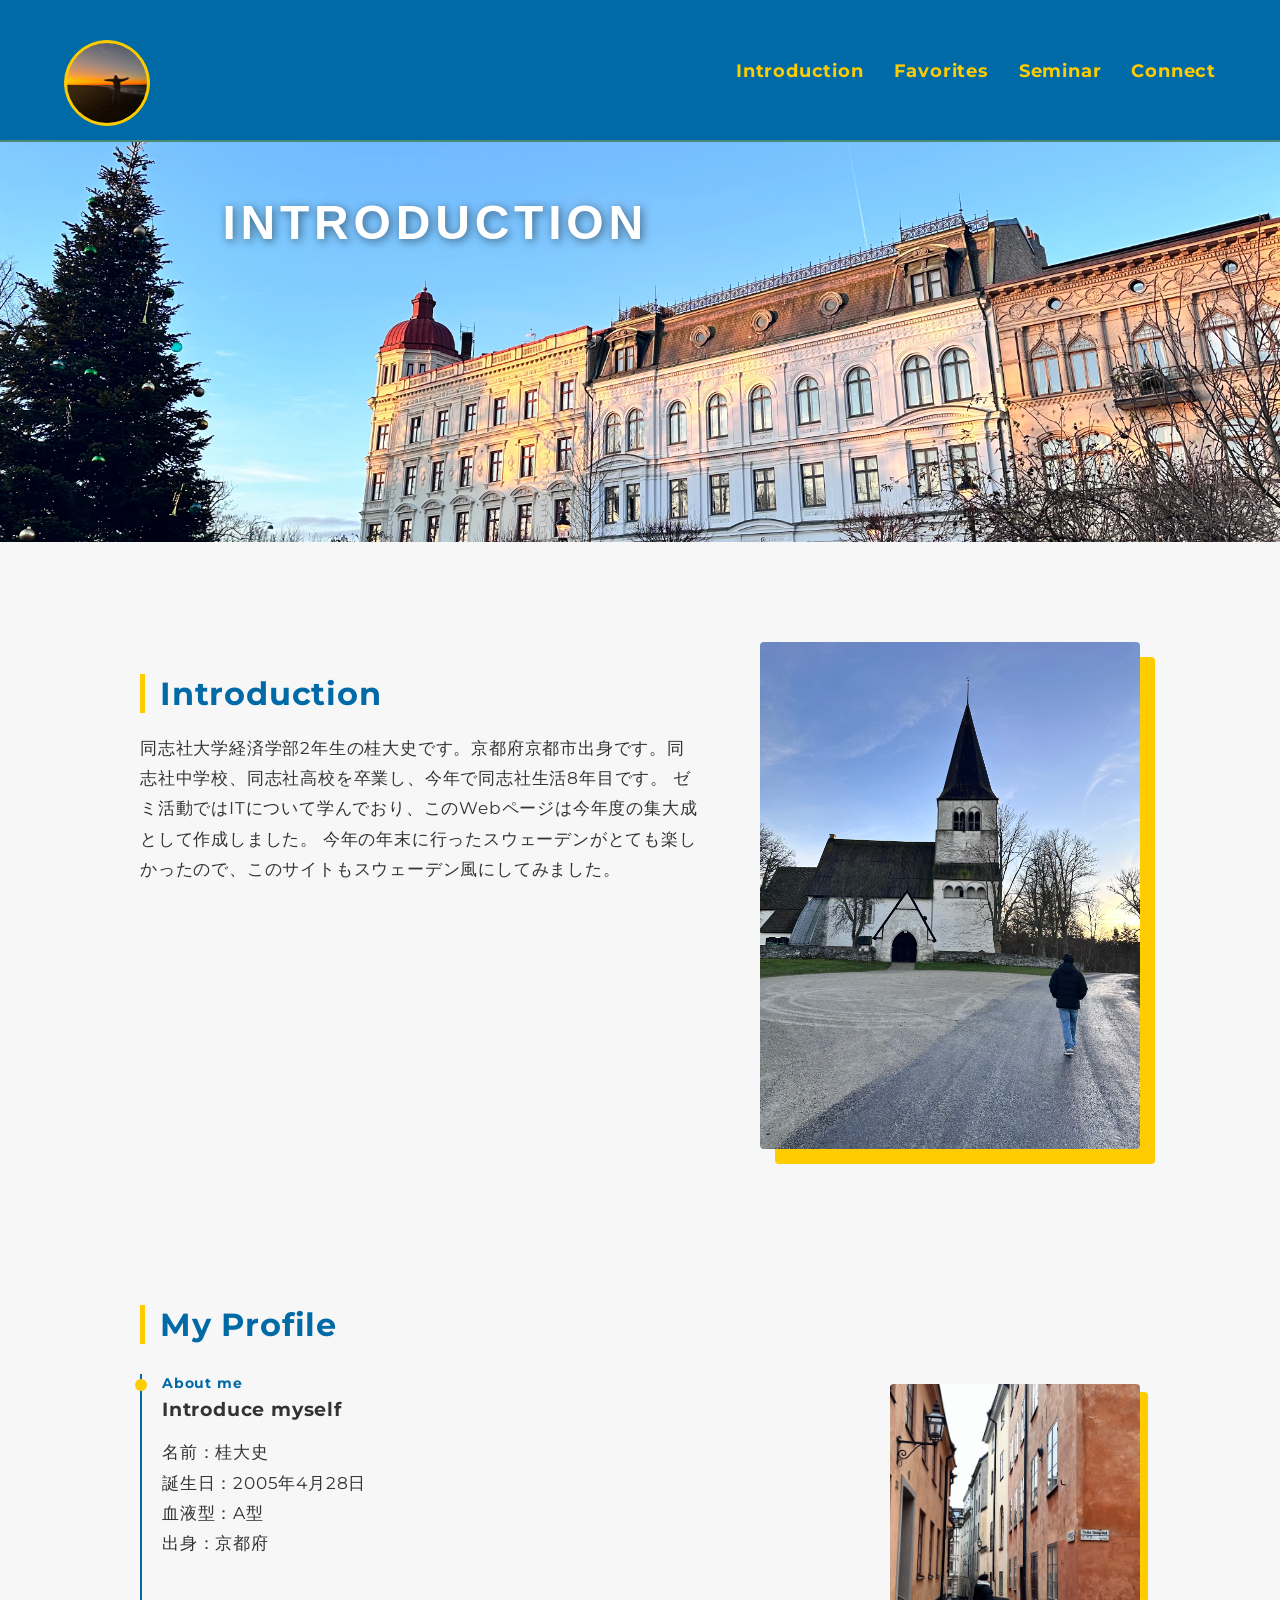
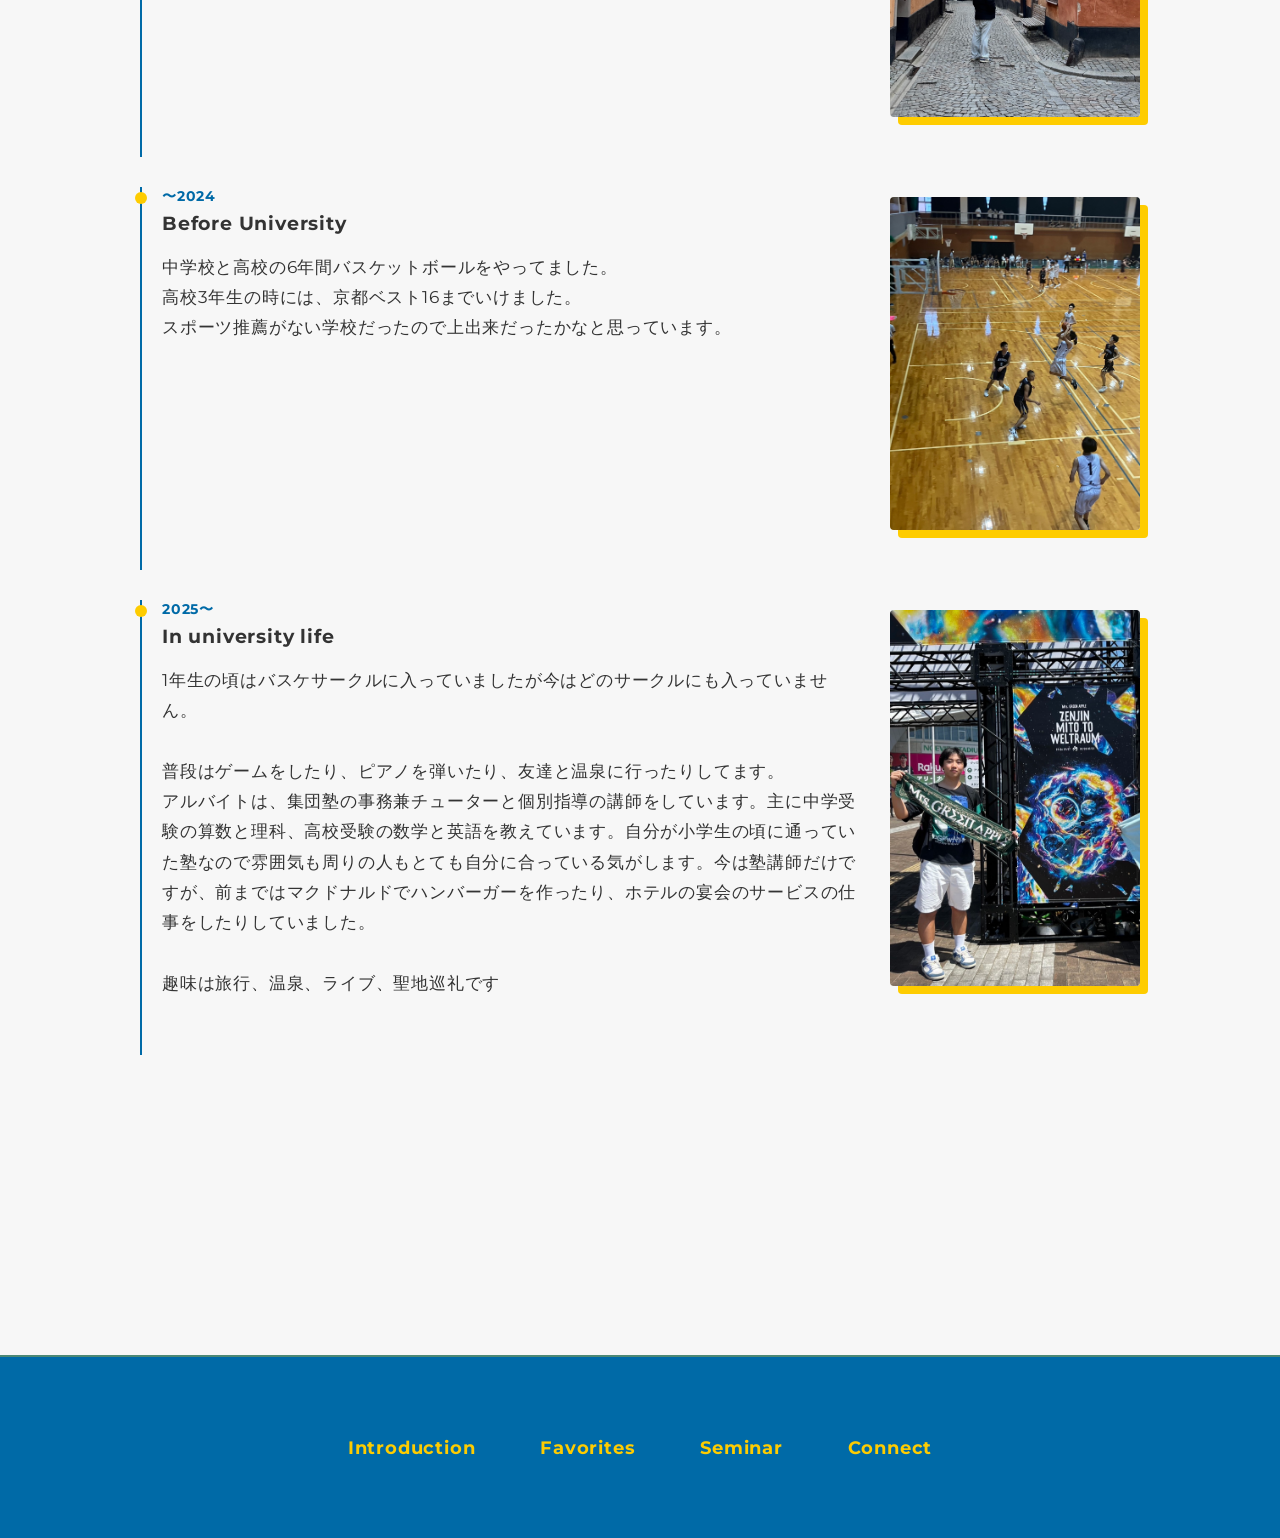
==== about.html @ 1a56bdb4 "初回アップロード" ====
<!DOCTYPE html>
<html lang="ja">
<head>
    <meta charset="UTF-8">
    <title>About Me - Taishi Katsura official website</title>
    <link href="https://fonts.googleapis.com/css2?family=Montserrat:wght@400;700&display=swap" rel="stylesheet">
    <link rel="stylesheet" href="introduce.css">
</head>
<body style="background-color: #f7f7f7;"> 

   <header class="site-header">
    <div class="header-inner">
        <div class="header-logo">
            <a href="index.html">
                <img src="IMG_9388.jpg" alt="Home Logo" class="logo-circle"> 

            </a>
        </div>
        <nav class="header-nav">
            <a href="about.html">Introduction</a>
            <a href="favorites.html">Favorites</a>
            <a href="seminar.html">Seminar</a>
            <a href="connect.html">Connect</a>
        </nav>
    </div>
</header>

<section class="page-hero">
    <img src="IMG_5898.jpg" alt="Hero Image" class="hero-img">
    
    <div class="hero-text-container">
        <h1 class="hero-title">Introduction</h1>
    </div>
</section>

    <main class="about-content">
        <div class="content-inner">
            
            <section class="profile-block">
                <div class="profile-flex-container">
                    <div class="profile-text-content">
                        <h3>Introduction</h3>
                        <p> 同志社大学経済学部2年生の桂大史です。京都府京都市出身です。同志社中学校、同志社高校を卒業し、今年で同志社生活8年目です。
                            ゼミ活動ではITについて学んでおり、このWebページは今年度の集大成として作成しました。
                            今年の年末に行ったスウェーデンがとても楽しかったので、このサイトもスウェーデン風にしてみました。
                        </p>
                    </div>

                    <div class="profile-photo">
                        <img src="IMG_5181.jpg" alt="Profile Photo">
                    </div>
                </div>
            </section>

          <section class="history-block">
    <div class="profile-flex-container reverse">
        <div class="profile-text-content">
            <h3>My Profile</h3>
            <div class="timeline">
                
                <div class="timeline-item content-flex">
                    <div class="item-text">
                        <span class="date">About me</span>
                        <h4>Introduce myself</h4>
                        <p>名前：桂大史<br>誕生日：2005年4月28日<br>血液型：A型<br>出身：京都府</p>
                    </div>
                    <div class="item-photo">
                        <img src="IMG_6020.jpg" alt="自分">
                    </div>
                </div>

                <div class="timeline-item content-flex">
                    <div class="item-text">
                        <span class="date">〜2024</span>
                        <h4>Before University</h4>
                        <p>中学校と高校の6年間バスケットボールをやってました。<br>高校3年生の時には、京都ベスト16までいけました。<br>スポーツ推薦がない学校だったので上出来だったかなと思っています。</p>
                    </div>
                    <div class="item-photo">
                        <img src="IMG_2514.JPG" alt="バスケ">
                    </div>
                </div>

                <div class="timeline-item content-flex">
                    <div class="item-text">
                        <span class="date">2025〜</span>
                        <h4>In university life</h4>
                        <p>1年生の頃はバスケサークルに入っていましたが今はどのサークルにも入っていません。<br><br>普段はゲームをしたり、ピアノを弾いたり、友達と温泉に行ったりしてます。<br>アルバイトは、集団塾の事務兼チューターと個別指導の講師をしています。主に中学受験の算数と理科、高校受験の数学と英語を教えています。自分が小学生の頃に通っていた塾なので雰囲気も周りの人もとても自分に合っている気がします。今は塾講師だけですが、前まではマクドナルドでハンバーガーを作ったり、ホテルの宴会のサービスの仕事をしたりしていました。<br><br>趣味は旅行、温泉、ライブ、聖地巡礼です</p>
                    </div>
                    <div class="item-photo">
                        <img src="IMG_6021.jpg" alt="大学生活">
                    </div>
                </div>

            </div>
        </div>
    </div>
</section>
        </div>
    </main>

    <footer>
    <div class="footer-inner">
        
       
        
        <nav class="footer-site-menu">
            <a href="about.html">Introduction</a>
            <a href="favorites.html">Favorites</a>
            <a href="seminar.html">Seminar</a>
            <a href="connect.html">Connect</a>
        </nav>
    </div>
</footer>

<script src="script.js"></script>
   </body>
</html>
---- introduce.css ----
@charset "utf-8";

/* 全体のフォント設定 */
body {
    margin: 0;
    font-family: 'Montserrat', 'Helvetica Neue', Arial, sans-serif;
    letter-spacing: 0.05em;
    /* --- ここでお好みの色に設定 --- */
    background-color: #fecc00; /* オフホワイト（目に優しくてオシャレ） */
}

/* 背景画像エリア */
.first-view {
    height: calc(100vh - 70px);
    background-image: linear-gradient(rgba(0,0,0,0.2), rgba(0,0,0,0.2)), url(IMG_5142.jpg);
    background-repeat: no-repeat;
    background-position: center center;
    background-size: cover;
    display: flex;
    align-items: center; /* 上下中央 */
}

/* 文字とボタンのエリア */
.first-view-text {
    width: 100%;
    max-width: 1200px;
    margin: 0 auto;
    padding-left: 60px; /* 左寄りに配置 */
    text-align: left;
}

.first-view-text h1 {
    color: #fecc00;
    font-size: 4.5rem;
    margin: 0;
    text-shadow: 2px 4px 10px rgba(0, 0, 0, 0.5);
}

.first-view-text p {
    color: #ffffff;
    font-size: 1.2rem;
    margin-top: 10px;
    margin-bottom: 35px;
    text-shadow: 1px 1px 8px rgba(0, 0, 0, 0.8);
    /* 右に少しずらしたい場合はここを有効にする */
    /* position: relative; left: 50px; */
}

/* こだわりのボタン */
.btn {
    display: inline-block;
    padding: 14px 40px;
    background-color: #006aa7;
    color: #fecc00 !important;
    text-decoration: none;
    font-weight: bold;
    font-size: 1rem;
    border-radius: 50px;
    border: 2px solid #fecc00;
    transition: all 0.3s ease;
    box-shadow: 0 4px 15px rgba(0,0,0,0.3);
}

.btn:hover {
    background-color: #fecc00;
    color: #006aa7 !important;
    transform: translateY(-5px);
    box-shadow: 0 8px 25px rgba(0,0,0,0.4);
}
/* --- ヘッダー：左右に広がるゆったりデザイン --- */
header {
    background-color: #006aa7;
    padding: 30px 0; /* 厚みを持たせる */
    border-bottom: 2px solid rgba(254, 204, 0, 0.3);
}

.header-inner {
    max-width: 1200px;
    margin: 0 auto;
    display: flex;
    justify-content: space-between; /* ロゴとメニューを両端に */
    align-items: center;
    padding: 0 50px;
}

/* --- ヘッダーのメニューに反応をつける --- */
.header-site-menu a {
    text-decoration: none;
    color: #fecc00;
    font-weight: bold;
    margin-left: 40px;
    display: inline-block; /* 動きをつけるために必要 */
    transition: all 0.3s ease; /* 変化をなめらかにする */
}
.header-site-menu a:hover {
    color: #ffffff; /* マウスを置くと白く光る */
    transform: translateY(-3px); /* 3px上にピコッと動く */
    text-shadow: 0 0 8px rgba(254, 204, 0, 0.6); /* 黄金色にうっすら光らせる */
}

/* --- フッター：中央寄せデザイン（演出だけヘッダー風） --- */
footer {
    background-color: #006aa7;
    padding: 80px 0 40px; /* 厚みのある中央寄せスタイル */
    margin-top: 50px;
    border-top: 2px solid rgba(254, 204, 0, 0.3);
}

.footer-inner {
    max-width: 1200px;
    margin: 0 auto;
    text-align: center; /* 中央にまとめる */
}

.footer-site-menu {
    margin-bottom: 40px;
}

.footer-site-menu a {
    text-decoration: none;
    color: #fecc00;
    font-weight: bold;
    margin: 0 30px; /* 横に並ぶ間隔 */
    font-size: 1.1rem;
    display: inline-block;
    transition: all 0.3s ease; /* なめらか演出 */
}

/* ★ここがヘッダーと同じ演出★ */
.footer-site-menu a:hover {
    color: #ffffff;             /* 白く光る */
    transform: translateY(-3px); /* 上にピコッと動く */
    text-shadow: 0 0 8px rgba(254, 204, 0, 0.6); /* 黄金色の光り */
}

.footer-bottom {
    border-top: 1px solid rgba(254, 204, 0, 0.3);
    padding-top: 30px;
}

.footer-bottom p {
    color: #ffffff;
    font-size: 0.8rem;
    opacity: 0.7;
    margin: 0;
}
/* 自己紹介ページの特別レイアウト */
.about-page-layout {
    display: flex;
    min-height: 100vh;
}

/* 左側のビジュアルエリア */
.about-visual {
    flex: 1;
    position: sticky;
    top: 0;
    height: 100vh;
    overflow: hidden;
}

.about-visual img {
    width: 100%;
    height: 100%;
    object-fit: cover;
}

.visual-overlay {
    position: absolute;
    bottom: 50px;
    left: 50px;
    color: #fecc00;
    text-shadow: 2px 2px 10px rgba(0,0,0,0.5);
}

/* 右側のコンテンツエリア */
.about-content {
    flex: 1;
    padding: 100px 80px;
    background-color: #f7f7f7; /* 先ほど決めたオフホワイト */
}

.content-inner {
    max-width: 600px;
}

.profile-block h3, .history-block h3 {
    font-size: 2rem;
    color: #006aa7;
    margin-bottom: 30px;
    border-left: 5px solid #fecc00;
    padding-left: 15px;
}

/* タイムラインのオシャレな装飾 */
.timeline-item {
    margin-bottom: 40px;
    position: relative;
    padding-left: 20px;
    border-left: 1px solid #006aa7;
}

.timeline-item .date {
    display: block;
    font-weight: bold;
    color: #006aa7;
    margin-bottom: 5px;
}

.timeline-item h4 {
    margin: 0 0 10px 0;
    font-size: 1.2rem;
}
/* 文章と写真を横に並べる設定 */
.profile-flex {
    display: flex;
    align-items: center; /* 垂直方向の中央 */
    gap: 40px;           /* 文章と写真の間隔 */
    margin-bottom: 60px;
}

.profile-text {
    flex: 1; /* 文章が広がる */
}

.profile-image {
    flex: 0 0 300px; /* 写真の幅を300pxに固定（お好みで調整） */
}

.profile-image img {
    width: 100%;
    height: auto;
    border-radius: 10px; /* 角を少し丸くすると北欧風に合う */
    box-shadow: 0 4px 15px rgba(0, 0, 0, 0.1); /* 軽い影をつける */
}

/* スマホで見た時は縦に並べる設定 */
@media (max-width: 768px) {
    .profile-flex {
        flex-direction: column-reverse;
    }
    .profile-image {
        flex: 0 0 auto;
        width: 100%;
    }
}
/* 自己紹介エリア全体の余白 */
.about-content {
    padding: 100px 20px;
}

.content-inner {
    max-width: 900px; /* 少し広めに設定するとバランスが良いです */
    margin: 0 auto;
}

/* --- 写真を右に置くためのレイアウト --- */
.profile-flex-container {
    display: flex;
    justify-content: space-between;
    align-items: flex-start;
    gap: 50px;
    margin-bottom: 80px;
}

.profile-text-content {
    flex: 1;
}

/* 見出しの横棒（黄色）のデザイン維持 */
.profile-text-content h3, .history-block h3 {
    border-left: 5px solid #fecc00;
    padding-left: 15px;
    font-size: 2rem;
    color: #006aa7;
    margin-bottom: 20px;
}

.profile-text-content p {
    line-height: 1.8;
    color: #333;
}

/* 写真のスタイル */
.profile-photo {
    flex: 0 0 350px; /* 写真の横幅 */
}

.profile-photo img {
    width: 100%;
    height: auto;
    border-radius: 5px;
    box-shadow: 10px 10px 0px #fecc00; /* 黄色のアクセント影 */
}

/* タイムライン（My Journey）のスタイル */
.timeline-item {
    border-left: 2px solid #006aa7;
    padding-left: 20px;
    margin-bottom: 30px;
    position: relative;
}

.timeline-item .date {
    font-weight: bold;
    color: #006aa7;
}

/* スマホ対応：画面が狭いときは写真を上に持ってくる */
@media (max-width: 768px) {
    .profile-flex-container {
        flex-direction: column-reverse;
    }
    .profile-photo {
        width: 100%;
        flex: none;
        margin-bottom: 20px;
    }
}
/* =================================================
   About Me ページ全体の基本設定
   ================================================= */
.about-content {
    padding: 100px 20px;
    background-color: #f7f7f7;
}

.content-inner {
    max-width: 1000px; /* 写真と文章を並べるため少し広めに設定 */
    margin: 0 auto;
}

/* =================================================
   共通の見出し（Introduction / My Profile）
   ================================================= */
h3 {
    border-left: 8px solid #fecc00; /* スウェーデンイエローのアクセント */
    padding-left: 15px;
    font-size: 2.2rem;
    color: #006aa7; /* スウェーデンブルー */
    margin-bottom: 25px;
    font-family: 'Montserrat', sans-serif;
}

/* =================================================
   レイアウト：文章と写真の横並び（フレックスボックス）
   ================================================= */
.profile-flex-container {
    display: flex;
    justify-content: space-between;
    align-items: flex-start; /* 縦のラインを上に揃える */
    gap: 60px;
    margin-bottom: 120px; /* セクション間の余白 */
}

/* 2つ目のセクション（My Profile）を左写真・右文章にする設定 */
.profile-flex-container.reverse {
    flex-direction: row-reverse;
}

.profile-text-content {
    flex: 1;
}

.profile-text-content p {
    line-height: 1.8;
    color: #333;
    font-size: 1.05rem;
}

/* =================================================
   写真のスタイル（共通）
   ================================================= */
.profile-photo {
    flex: 0 0 380px; /* 写真の横幅を固定 */
}

.profile-photo img {
    width: 100%;
    height: auto;
    border-radius: 4px;
    /* 北欧デザイン風：右下に黄色のベタ影をつけてアクセントに */
    box-shadow: 15px 15px 0px #fecc00;
}

/* =================================================
   タイムライン（My Profile内）のデザイン
   ================================================= */
.timeline {
    margin-top: 30px;
}

.timeline-item {
    border-left: 2px solid #006aa7; /* 青い縦線 */
    padding-left: 20px;
    padding-bottom: 40px;
    position: relative;
}

/* タイムラインのポインター（黄色い丸） */
.timeline-item::before {
    content: "";
    position: absolute;
    left: -7px;
    top: 5px;
    width: 12px;
    height: 12px;
    background: #fecc00;
    border-radius: 50%;
}

.timeline-item .date {
    display: block;
    font-weight: bold;
    color: #006aa7;
    font-size: 0.9rem;
    margin-bottom: 5px;
}

.timeline-item h4 {
    margin: 0 0 10px 0;
    font-size: 1.2rem;
    color: #333;
}

/* =================================================
   レスポンシブ：スマホ表示（画面幅768px以下）
   ================================================= */
@media (max-width: 768px) {
    .profile-flex-container,
    .profile-flex-container.reverse {
        flex-direction: column; /* スマホでは縦一列にする */
        gap: 30px;
    }

    .profile-photo {
        width: 100%;
        max-width: 400px;
        margin: 0 auto 30px auto; /* 写真を中央寄せにして下に余白 */
    }

    h3 {
        font-size: 1.8rem;
    }
}
/* タイムライン項目内での横並び設定 */
.timeline-item.content-flex {
    display: flex;
    justify-content: space-between;
    align-items: flex-start;
    gap: 30px; /* 文章と写真の間隔 */
}

/* 文章の幅 */
.item-text {
    flex: 1;
}

/* 小さな写真のサイズ設定 */
.item-photo {
    flex: 0 0 250px; /* 写真の幅を小さく設定（お好みで150px〜200px程度） */
    margin-top: 10px;
}

.item-photo img {
    width: 100%;
    height: auto;
    border-radius: 4px;
    box-shadow: 8px 8px 0px #fecc00; /* 小さい写真に合わせて影も少し細めに */
}

/* スマホでは縦に並べて写真を出しやすくする */
@media (max-width: 600px) {
    .timeline-item.content-flex {
        flex-direction: column;
    }
    .item-photo {
        width: 150px;
        margin-bottom: 20px;
    }
}
/* ヘッダー全体のレイアウト（グレーの例を再現） */
.site-header {
    width: 100%;
    height: 80px; /* 横長のすっきりした高さ */
    background-color: #006aa7; /* 背景を青に（グレーから変更） */
    display: flex;
    align-items: center;
    top: 0;
    z-index: 1000;
}

.header-inner {
    width: 90%;
    max-width: 1200px;
    margin: 0 auto;
    display: flex;
    justify-content: space-between; /* これで左ロゴ・右メニューに分かれます */
    align-items: center;
}

/* 左側のロゴ部分 */
.header-logo a {
    font-size: 1.8rem;
    font-weight: bold;
    color: #fecc00; /* 黄色い文字 */
    text-decoration: none;
    letter-spacing: 2px;
}

/* 右側のメニュー部分 */
.header-nav {
    display: flex;
    gap: 30px; /* メニュー間の間隔 */
}

.header-nav a {
    color: #fecc00; /* 黄色い文字 */
    text-decoration: none;
    font-weight: bold;
    font-size: 1.1rem;
    transition: 0.3s;
}

.header-nav a:hover {
    color: #fff; /* ホバーで白に */
    transform: translateY(-3px); /* 上にピコッと動く */
}

/* ヘッダー下のヒーロー画像（もし置く場合） */
.page-hero {
    width: 100%;
    height: 400px;
    overflow: hidden;
}

.page-hero img {
    width: 100%;
    height: 100%;
    object-fit: cover;
}

/* ロゴエリアの設定 */
.header-logo {
    display: flex;
    align-items: center;
}

.header-logo a {
    display: block;
    height: 60px; /* ヘッダーの高さ(80px)に合わせて調整 */
}

.header-logo img {
    height: 100%;  /* 親要素(aタグ)の高さに合わせる */
    width: auto;   /* 横幅は自動計算して歪ませない */
    transition: transform 0.3s ease;
}

/* アイコンにマウスを乗せた時に少し大きくする演出（お好みで） */
.header-logo img:hover {
    transform: scale(1.1);
}
/* ロゴを丸くする設定 */
.logo-circle {
    /* 強制的にサイズを固定 */
    width: 80px !important;
    height: 80px !important;

    /* 他の設定はそのまま */
    border-radius: 50% !important;
    object-fit: cover !important;

    /* ここを調整：3pxを5pxにするともっと太くなります */
    border: 0.6px solid #fecc00 !important; 
    
    /* 重要：画像と線の間に少し隙間が欲しい場合は、paddingを入れます */
    padding: 2px !important;
    background-color: #fecc00 !important; /* 隙間も黄色で埋める場合 */
    
    /* 強制的に丸くする */
    border-radius: 50% !important;
    
    /* 切り抜き設定 */
    object-fit: cover !important;
    
    /* 念のため余計な余白を消す */
    display: inline-block;
    padding: 0;
    margin: 0;
}

/* マウスを乗せた時の動き */
.logo-link:hover .logo-circle {
    transform: scale(1.1);
    transition: 0.3s ease;
    border-color: #fff; /* ホバー時に縁の色を変えるとおしゃれです */
}

/* ヘッダー内での配置調整 */
.header-logo {
    display: flex;
    align-items: center;
}
.page-hero {
    position: relative; /* 文字を配置する基準にします */
    width: 100%;
    height: 400px;     /* 高さは好みに合わせて調整 */
    overflow: hidden;
}

.hero-img {
    width: 100%;
    height: 100%;
    object-fit: cover; /* 写真を枠いっぱいに綺麗に広げる */
    /* 写真を少し暗くすると文字が浮き出て自然に見えます */
   
}

.hero-text-container {
    position: absolute;
    top: 20%;          /* 上から50%の位置 */
    left: 34%;         /* 左から50%の位置 */
    transform: translate(-50%, -50%); /* ぴったり真ん中にずらす */
    text-align: center;
}

.hero-title {
    color: #ffffff;    /* 文字は白 */
    font-size: 3rem;   /* 大きく存在感を出す */
    font-family: 'Arial', sans-serif; /* お好みのフォントで */
    letter-spacing: 0.1em; /* 文字の間隔を少し空けるとおしゃれ */
    text-transform: uppercase; /* 大文字にする */
    margin: 0;
    text-shadow: 2px 2px 10px rgba(0, 0, 0, 0.5); /* 文字に薄い影をつけて読みやすく */
}
/* Favorites全体のレイアウト */
.favorites-container {
    max-width: 1000px;
    margin: 40px auto;
    padding: 0 20px;
}

.page-title {
    text-align: center;
    color: #006aa7;
    font-size: 2.5rem;
    margin-bottom: 40px;
}

/* カードを横に並べる（スマホでは縦になる） */
.fav-grid {
    display: grid;
    grid-template-columns: repeat(auto-fit, minmax(280px, 1fr));
    gap: 30px;
}

/* カードのデザイン */
.fav-card {
    background: #fff;
    border-radius: 15px;
    overflow: hidden;
    box-shadow: 0 4px 15px rgba(0,0,0,0.1);
    transition: transform 0.3s;
    text-align: center;
    padding-bottom: 20px;
}

.fav-card:hover {
    transform: translateY(-10px); /* 浮き上がる演出 */
}

.fav-img-wrapper img {
    width: 100%;
    height: 200px;
    object-fit: cover;
}

.fav-card h3 {
    color: #006aa7;
    margin: 20px 0 10px;
}

.fav-card p {
    padding: 0 15px;
    color: #666;
    font-size: 0.9rem;
}
/* 共通の設定（これは今のまま） */
.logo-circle, .hero-img {
    object-fit: cover;
}
/* ヒーロー画像専用の調整 */
.hero-pos-bottom {
    object-position: center 32%;
}
/* 1. 親要素で真ん中に寄せる */
.connect-container {
    display: flex;
    flex-direction: column;  /* 縦並びにする */
    align-items: center;     /* ★重要：これで中身を「横方向の真ん中」へ */
    text-align: center;      /* ★重要：これで「文章の行」を真ん中へ */
    width: 100%;             /* 全幅を使って真ん中を計算させる */
}

/* 2. リンク（文字）を大きくする */
.instagram-link {
    font-size: 10rem;        /* 文字の大きさ（数値はお好みで） */
    font-weight: bold;        /* 太字にする */
    text-decoration: none;    /* 下線を消す */
    color: #E1306C;           /* インスタっぽい色（任意） */
    
   
}

/* マウスを乗せた時の動き（おまけ） */
.instagram-link:hover {
    opacity: 0.7;
    transform: scale(1.1);    /* 少し大きく膨らむ */
    transition: 0.3s;
}
/* 外側の枠組み */
.connect-outer {
    width: 100%;
    display: flex;
    justify-content: center; /* 横方向の真ん中 */
    padding: 60px 0;
}

/* アイコンと文章をまとめる箱 */
.connect-container {
    display: flex;
    flex-direction: column; /* 縦に並べる */
    align-items: center;    /* 中身をすべて中央寄せ */
    text-align: center;     /* 文章の行も中央寄せ */
    max-width: 600px;       /* 文章が広がりすぎないように */
}

/* アイコンの調整 */
.insta-link i {
    font-size: 80px;        /* アイコンの大きさ */
    color: #E1306C;
    margin-bottom: 20px;    /* アイコンと文章の間の隙間 */
    transition: transform 0.3s;
}

.insta-link:hover i {
    transform: scale(1.1);
}

/* 説明文の調整 */
.insta-description p {
    font-size: 18px;        /* 文章の大きさ */
    line-height: 1.8;       /* 行間を広くして読みやすく */
    color: #333;            /* 文字の色 */
    margin: 0;
}
/* セクション全体の中央寄せ */
.favorite-section {
    width: 100%;
    padding: 80px 0;
    text-align: center; /* タイトルなどを中央に */
}

.section-title {
    font-size: 2.5rem;
    margin-bottom: 10px;
    position: relative;
    display: inline-block;
}

.section-intro {
    color: #666;
    margin-bottom: 50px;
}

/* カードを並べるグリッド */
.favorite-grid {
    display: grid;
    /* 画面幅に合わせて300pxのカードを並べる（自動で真ん中寄りに配置） */
    grid-template-columns: repeat(auto-fit, minmax(300px, 1fr));
    gap: 30px;
    max-width: 1100px;
    margin: 0 auto; /* グリッド自体を中央寄せ */
    padding: 0 20px;
}

/* カードのデザインと浮かぶ演出 */
.favorite-card {
    background: #fff;
    border-radius: 20px;
    overflow: hidden;
    box-shadow: 0 10px 30px rgba(0,0,0,0.1);
    transition: all 0.3s ease; /* 変化をなめらかに */
}

/* マウスを乗せたときに「浮かぶ」 */
.favorite-card:hover {
    transform: translateY(-15px); /* 上に浮かせる */
    box-shadow: 0 20px 40px rgba(0,0,0,0.15); /* 影を強くして浮かんでいる感を出す */
}

/* 画像の高さ調整 */
.card-img-wrapper img {
    width: 100%;
    height: 200px;
    object-fit: cover;
    /* 写真に合わせて位置を微調整したい場合はここを追加 */
    object-position: center center; 
}

.card-content {
    padding: 25px;
    text-align: left; /* 文章は左寄せの方が見やすいですが、ここを center にすれば全部真ん中になります */
}

.card-content h3 {
    margin-bottom: 10px;
    color: #333;
    font-size: 1.4rem;
}
/* 全体の背景：真っ白ではなく、少しグレーかベージュを混ぜる */
body {
    background-color: #f9f9f7; /* 落ち着いたオフホワイト */
    color: #444; /* 文字も真っ黒ではなく、濃いグレーにすると目に優しい */
}

/* カードのデザインを「浮き立たせる」 */
.favorite-card {
    background: #ffffff;
    border: 1px solid #eee; /* 薄い枠線を追加して上品に */
    border-radius: 12px; /* 角を少し丸める（丸めすぎない） */
    box-shadow: 0 4px 15px rgba(0, 0, 0, 0.05); /* 影をより薄く、繊細に */
}

/* タイトル部分 */
.section-title {
    color: #555;
    border-bottom: 2px solid #d4c5b2; /* 黄色の代わりに、落ち着いたベージュの線を引く */
    padding-bottom: 10px;
}
.favorite-section {
    padding: 100px 0; /* 上下の余白をしっかり取る */
}

.favorite-grid {
    gap: 40px; /* カード同士の間隔を広げる */
}

.card-content {
    padding: 30px; /* カード内の文章周りの余白を増やす */
}
/* 詳細ページのコンテンツ幅を絞って読みやすくする */
.detail-container {
    max-width: 800px; /* 広がりすぎないように制限 */
    margin: 0 auto;
    padding: 60px 20px;
    line-height: 2; /* 行間を広くしてゆったりさせる */
    color: #444;
}

.detail-content h2 {
    font-size: 1.8rem;
    margin-bottom: 30px;
    color: #333;
    text-align: center;
}

/* サブ画像の並び */
.detail-sub-images {
    display: grid;
    grid-template-columns: 1fr 1fr;
    gap: 20px;
    margin: 40px 0;
}

.detail-sub-images img {
    width: 100%;
    border-radius: 8px;
}

/* 戻るボタンのデザイン */
.back-button {
    text-align: center;
    margin-top: 80px;
}

.back-button a {
    text-decoration: none;
    color: #888;
    border: 1px solid #ccc;
    padding: 10px 30px;
    border-radius: 25px;
    transition: 0.3s;
}

.back-button a:hover {
    background: #f0f0f0;
    color: #333;
}
.favorite-card {
    position: relative;
    z-index: 10;      /* 他の要素より上に持ってくる */
    cursor: pointer;  /* マウスを乗せた時に指のマークにする */
}

/* もしカードの中に画像がある場合、画像がクリックを邪魔しないようにする */
.favorite-card img {
    pointer-events: none; 
}
/* 1. リンクの見た目をリセットする */
.favorite-card-link {
    text-decoration: none; /* 下線を消す */
    color: inherit;        /* 文字の色を元の黒やグレーのままにする */
    display: block;        /* カード全体の幅をクリック可能にする */
}

/* 2. マウスを乗せた時の「変な青色」を防ぐ */
.favorite-card-link:visited, 
.favorite-card-link:active {
    color: inherit;
}

/* 3. もしカードが横にズレたりしたら、これを追加 */
.favorite-grid {
    align-items: start;
}
/* カードを並べている大枠の設定 */
.favorite-grid {
    display: grid;
    /* auto-fit を使うと隙間を埋めようとして広がるので、具体的に幅を指定するか auto-fill に変えます */
    grid-template-columns: repeat(auto-fill, minmax(300px, 1fr)); 
    gap: 30px;
    justify-content: center; /* これでカードを中央に寄せ、広がりすぎを防ぐ */
}

/* リンク自体の広がりを抑える */
.favorite-card-link {
    display: inline-block; /* block ではなく inline-block にして中身に合わせる */
    text-decoration: none;
    color: inherit;
    width: 100%;           /* グリッドの1マス分だけ広がるようにする */
}
/* グリッド自体の設定を修正 */
.favorite-grid {
    display: grid;
    /* 1frだと余白を埋めようとするので、auto を混ぜるのがコツです */
    grid-template-columns: repeat(auto-fit, minmax(300px, 350px)); 
    gap: 10px;
    justify-content: center; /* カードを中央に寄せる */
    margin: 0 auto;
}

/* リンク用のタグが横に広がらないように制限 */
.favorite-card-link {
    text-decoration: none; /* 下線を消す */
    color: inherit;        /* 文字色を戻す */
    display: block;        /* クリック判定をカード全体に */
    width: 100%;           /* グリッドの枠内に収める */
}

/* カード自体の見た目を再固定 */
.favorite-card {
    background: #fff;
    border-radius: 15px;
    overflow: hidden;
    box-shadow: 0 4px 15px rgba(0,0,0,0.05); /* 控えめな影で落ち着かせる */
    height: 100%;          /* 全体の高さを揃える */
    transition: transform 0.3s ease;
}

/* ホバーした時だけ少し浮かす */
.favorite-card-link:hover .favorite-card {
    transform: translateY(-10px);
    box-shadow: 0 10px 25px rgba(0,0,0,0.1);
}
/* 詳細ページのベースカラー */
.detail-page-wrapper {
    background-color: #fcfcfc; /* 非常に薄いグレー */
    color: #333;
}

/* ギャラリーをおしゃれに並べる */
.detail-gallery {
    display: flex;
    gap: 20px;
    margin: 50px 0;
}

.detail-gallery figure {
    flex: 1;
    margin: 0;
}

.detail-gallery img {
    width: 100%;
    height: 300px;
    object-fit: cover;
    border-radius: 4px; /* 少しだけ角を丸く */
}

.detail-gallery figcaption {
    font-size: 0.8rem;
    color: #888;
    margin-top: 10px;
    text-align: center;
}

/* 文章の読みやすさ（行間と幅） */
.text-block {
    max-width: 650px; /* 横に広がりすぎないように */
    margin: 0 auto 40px;
    line-height: 1.8;
}
/* スライド画像専用の指定 */
.item-photo img {
    width: 100%;       /* 親要素の幅いっぱいに広げる */
    max-width: 500px;  /* でも、パソコンで見た時に大きすぎないよう制限する（お好みで調整） */
    height: auto;      /* 比率を保ったまま高さを自動調整（これで歪まない！） */
    display: block;
    margin: 0 auto;    /* 中央寄せ */
}
/* インスタカード全体のデザイン */
.instagram-card {
    max-width: 350px;
    margin: 20px auto;
    background: #fff;
    border: 1px solid #dbdbdb;
    border-radius: 12px;
    overflow: hidden;
    box-shadow: 0 4px 15px rgba(0,0,0,0.1);
    transition: transform 0.3s ease;
}

.instagram-card:hover {
    transform: translateY(-5px); /* 少し浮き上がる */
}

.insta-link {
    text-decoration: none;
    color: #333;
}

/* ヘッダー部分（アイコンと名前） */
.insta-header {
    display: flex;
    align-items: center;
    padding: 12px;
}

.insta-avatar {
    width: 32px;
    height: 32px;
    border-radius: 50%;
    margin-right: 10px;
    border: 1px solid #efefef;
}

.insta-name {
    font-weight: bold;
    font-size: 14px;
    display: block;
}

.insta-subtitle {
    font-size: 11px;
    color: #8e8e8e;
}

/* 画像部分（正方形に見せる） */
.insta-image-mock {
    width: 100%;
    aspect-ratio: 1 / 1; /* 強制的に正方形にする */
    overflow: hidden;
}

.insta-image-mock img {
    width: 100%;
    height: 100%;
    object-fit: cover; /* 画像を切り抜いてフィットさせる */
}

/* フッターボタン */
.insta-footer {
    padding: 12px;
    text-align: center;
}

.insta-btn {
    display: inline-block;
    background: linear-gradient(45deg, #f09433 0%, #e6683c 25%, #dc2743 50%, #cc2366 75%, #bc1888 100%);
    color: #fff;
    padding: 8px 20px;
    border-radius: 20px;
    font-weight: bold;
    font-size: 14px;
}
/* カードを並べる親要素の設定 */
.card-container {
    display: flex;          /* 横並びにする */
    justify-content: center; /* 中央に寄せる */
    gap: 20px;              /* カード同士の隙間 */
    flex-wrap: wrap;        /* 画面が狭くなったら自動で折り返す（スマホ対応） */
    padding: 20px;
}

/* カード自体の横幅を調整（2つ並んでもはみ出さないように） */
.instagram-card {
    flex: 1;                /* 伸び縮みできるようにする */
    min-width: 280px;       /* これ以上は小さくならない幅（スマホ用） */
    max-width: 350px;       /* これ以上は大きくならない幅（PC用） */
    background: #fff;
    border: 1px solid #dbdbdb;
    border-radius: 12px;
    box-shadow: 0 4px 15px rgba(0,0,0,0.1);
}
/* =================================================
   script.js 用アニメーションスタイル
   ================================================= */

/* 1. スクロールで浮かび上がる要素 */
.js-fade-in {
    opacity: 0;
    transform: translateY(30px);
    transition: opacity 0.7s ease, transform 0.7s ease;
}
.js-fade-in.js-visible {
    opacity: 1;
    transform: translateY(0);
}

/* 2. ヘッダー：スクロール時に縮めて影をつける */
header, .site-header {
    transition: padding 0.3s ease, box-shadow 0.3s ease, height 0.3s ease;
}
header.js-scrolled {
    padding: 12px 0 !important;
    box-shadow: 0 4px 20px rgba(0,0,0,0.2);
}
.site-header.js-scrolled {
    height: 60px !important;
    box-shadow: 0 4px 20px rgba(0,0,0,0.2);
}

/* 3. ファーストビューの文字とボタン */
.js-hero-item {
    opacity: 0;
    transform: translateY(20px);
    transition: opacity 0.8s ease, transform 0.8s ease;
}
.js-hero-item.js-visible {
    opacity: 1;
    transform: translateY(0);
}

/* 4. 現在のページのナビリンクを強調 */
.header-nav a.js-current,
.header-site-menu a.js-current,
.footer-site-menu a.js-current {
    color: #ffffff !important;
    border-bottom: 2px solid #ffffff;
    padding-bottom: 3px;
}

/* 5. ページ上部に戻るボタン */
.js-to-top {
    position: fixed;
    right: 25px;
    bottom: 25px;
    width: 48px;
    height: 48px;
    border-radius: 50%;
    border: none;
    background-color: #006aa7;
    color: #fecc00;
    font-size: 1.3rem;
    cursor: pointer;
    box-shadow: 0 4px 15px rgba(0,0,0,0.3);
    opacity: 0;
    visibility: hidden;
    transform: translateY(15px);
    transition: opacity 0.3s ease, transform 0.3s ease, visibility 0.3s;
    z-index: 999;
}
.js-to-top.js-visible {
    opacity: 1;
    visibility: visible;
    transform: translateY(0);
}
.js-to-top:hover {
    background-color: #fecc00;
    color: #006aa7;
}
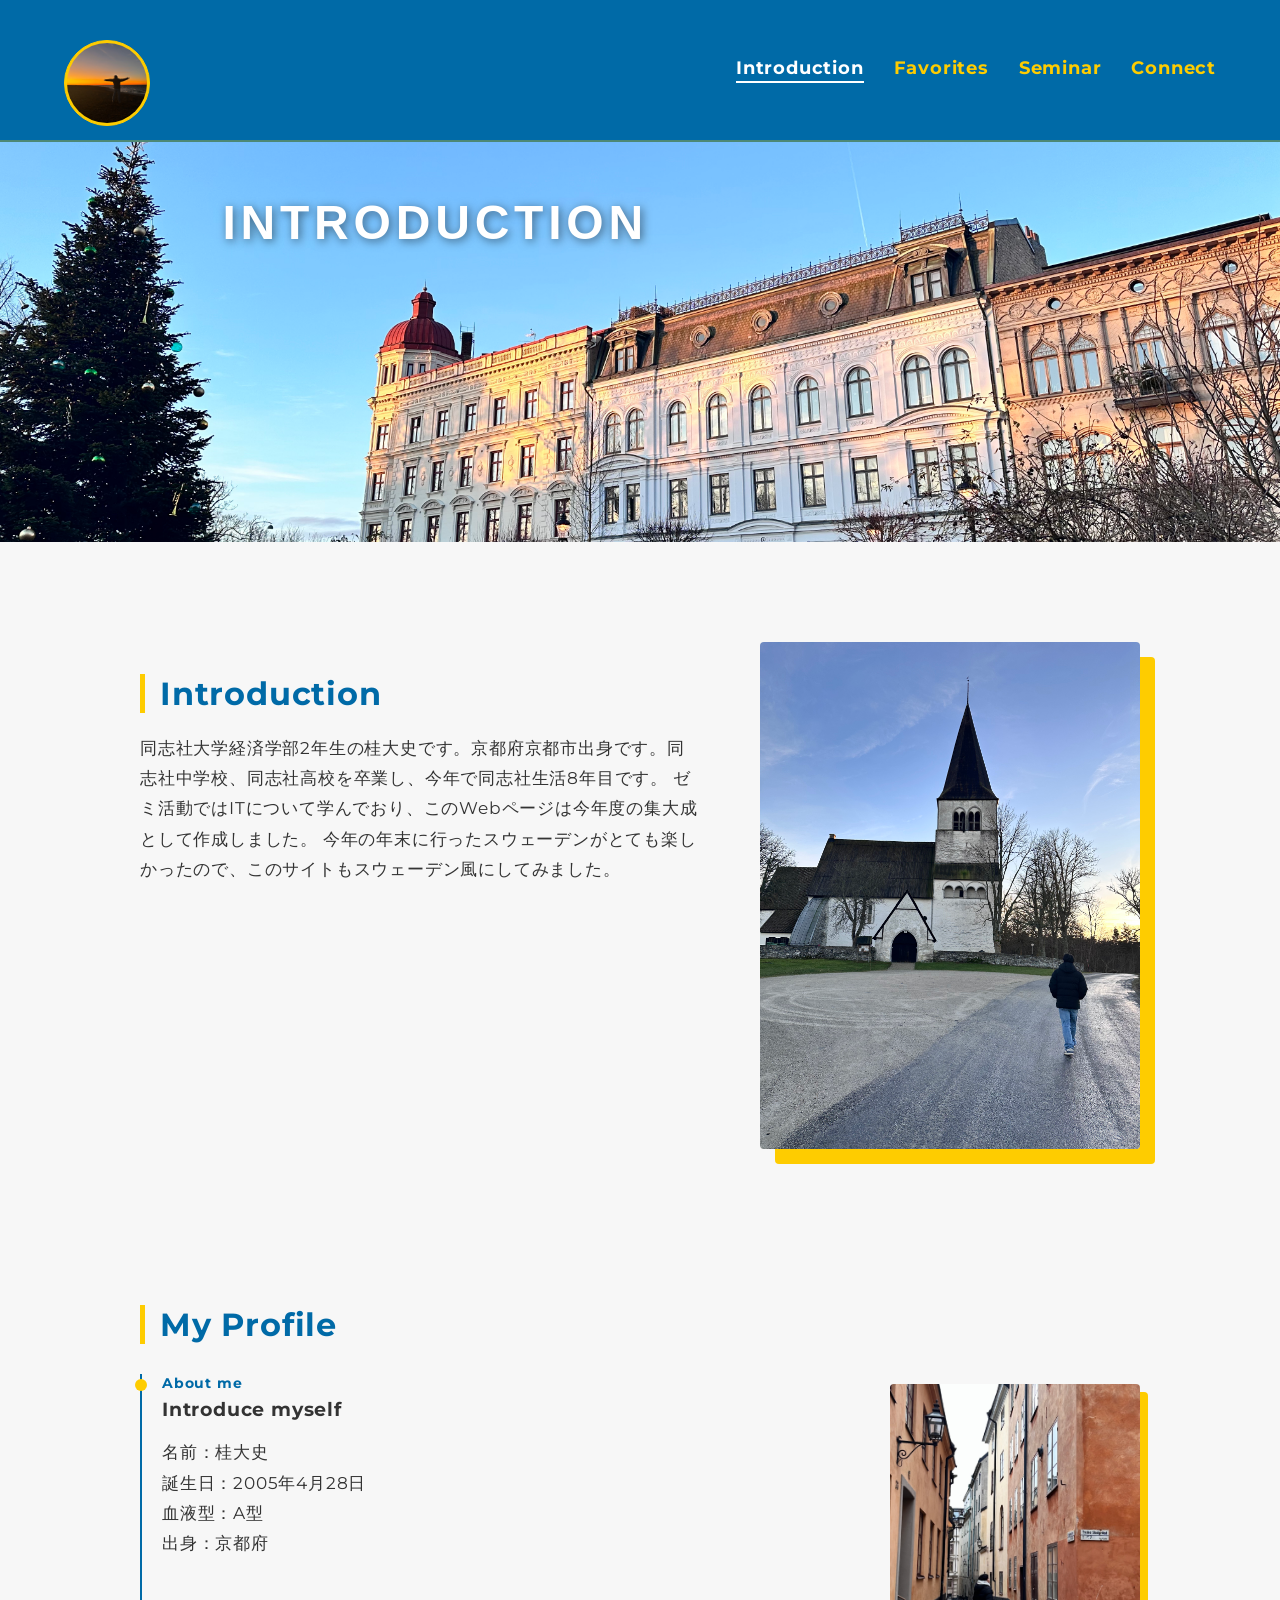
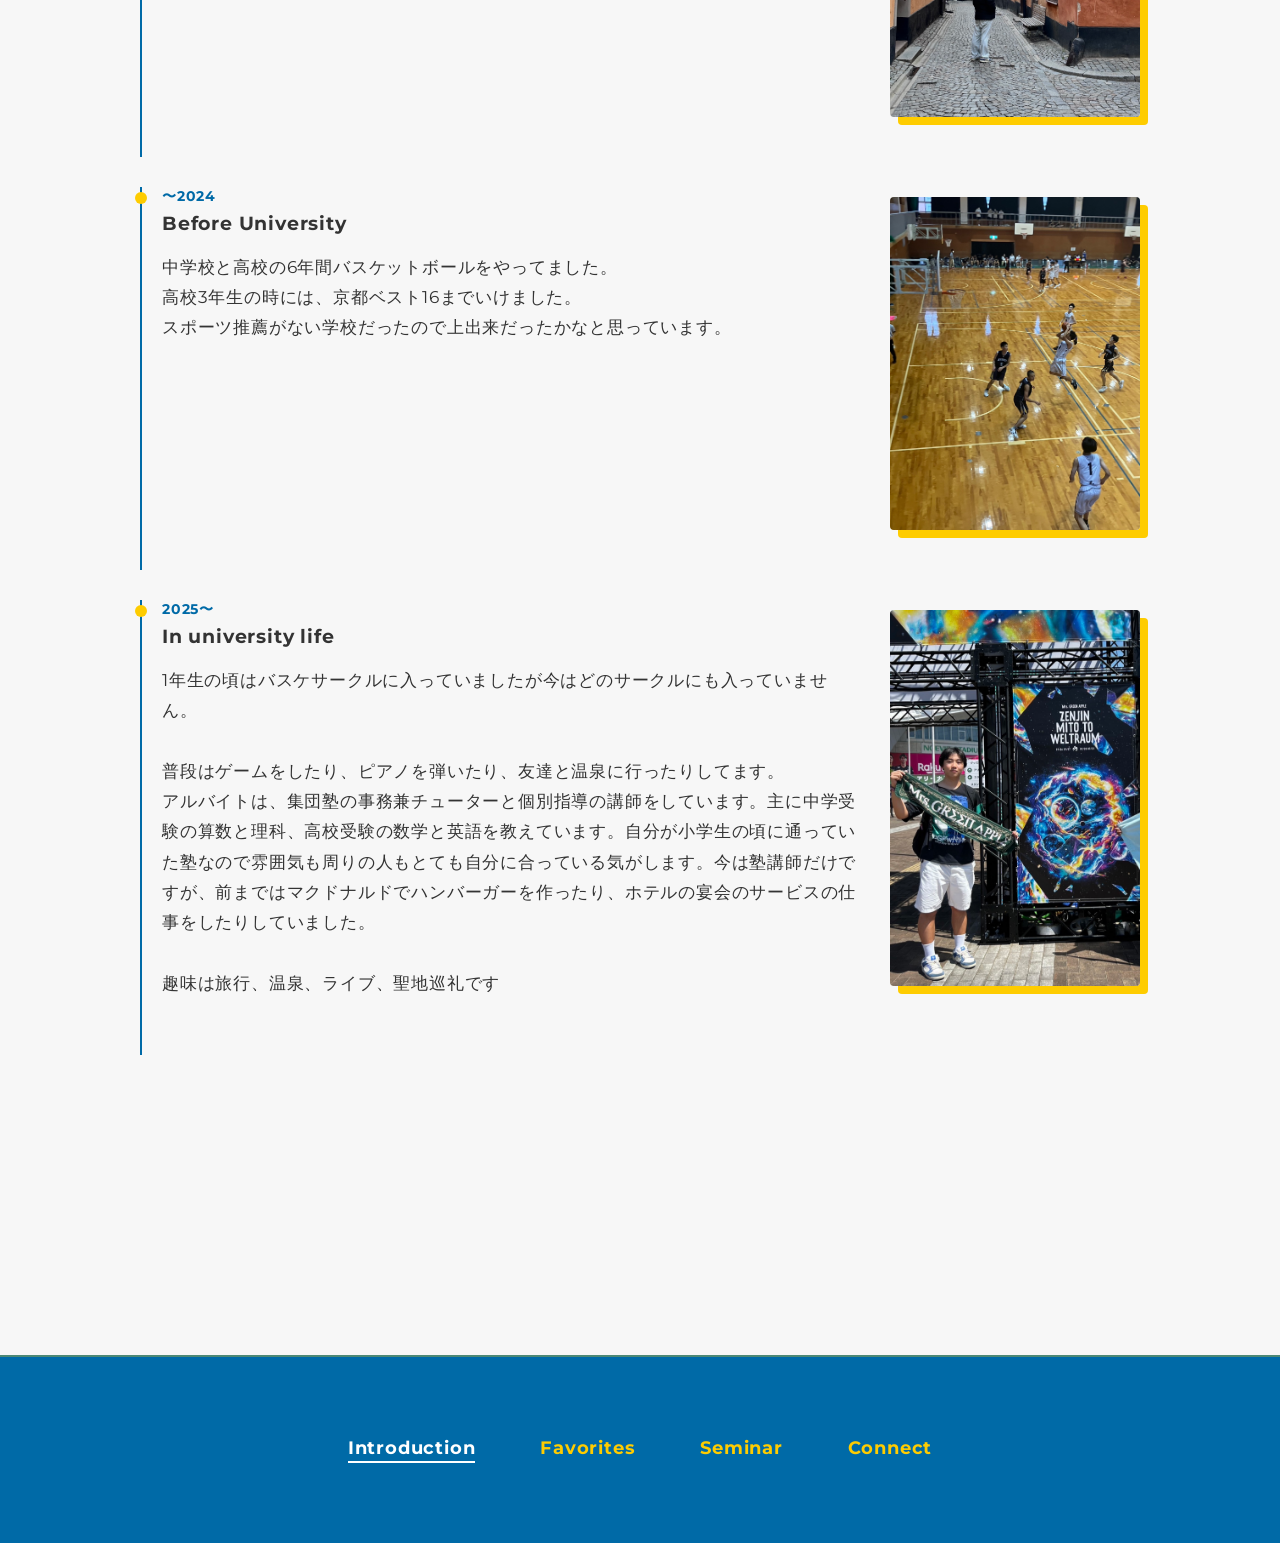
==== commit 3d1db42d: "update" ====
--- a/about.html
+++ b/about.html
@@ -2,6 +2,7 @@
 <html lang="ja">
 <head>
     <meta charset="UTF-8">
+       <meta name="viewport" content="width=device-width, initial-scale=1.0">
     <title>About Me - Taishi Katsura official website</title>
     <link href="https://fonts.googleapis.com/css2?family=Montserrat:wght@400;700&display=swap" rel="stylesheet">
     <link rel="stylesheet" href="introduce.css">
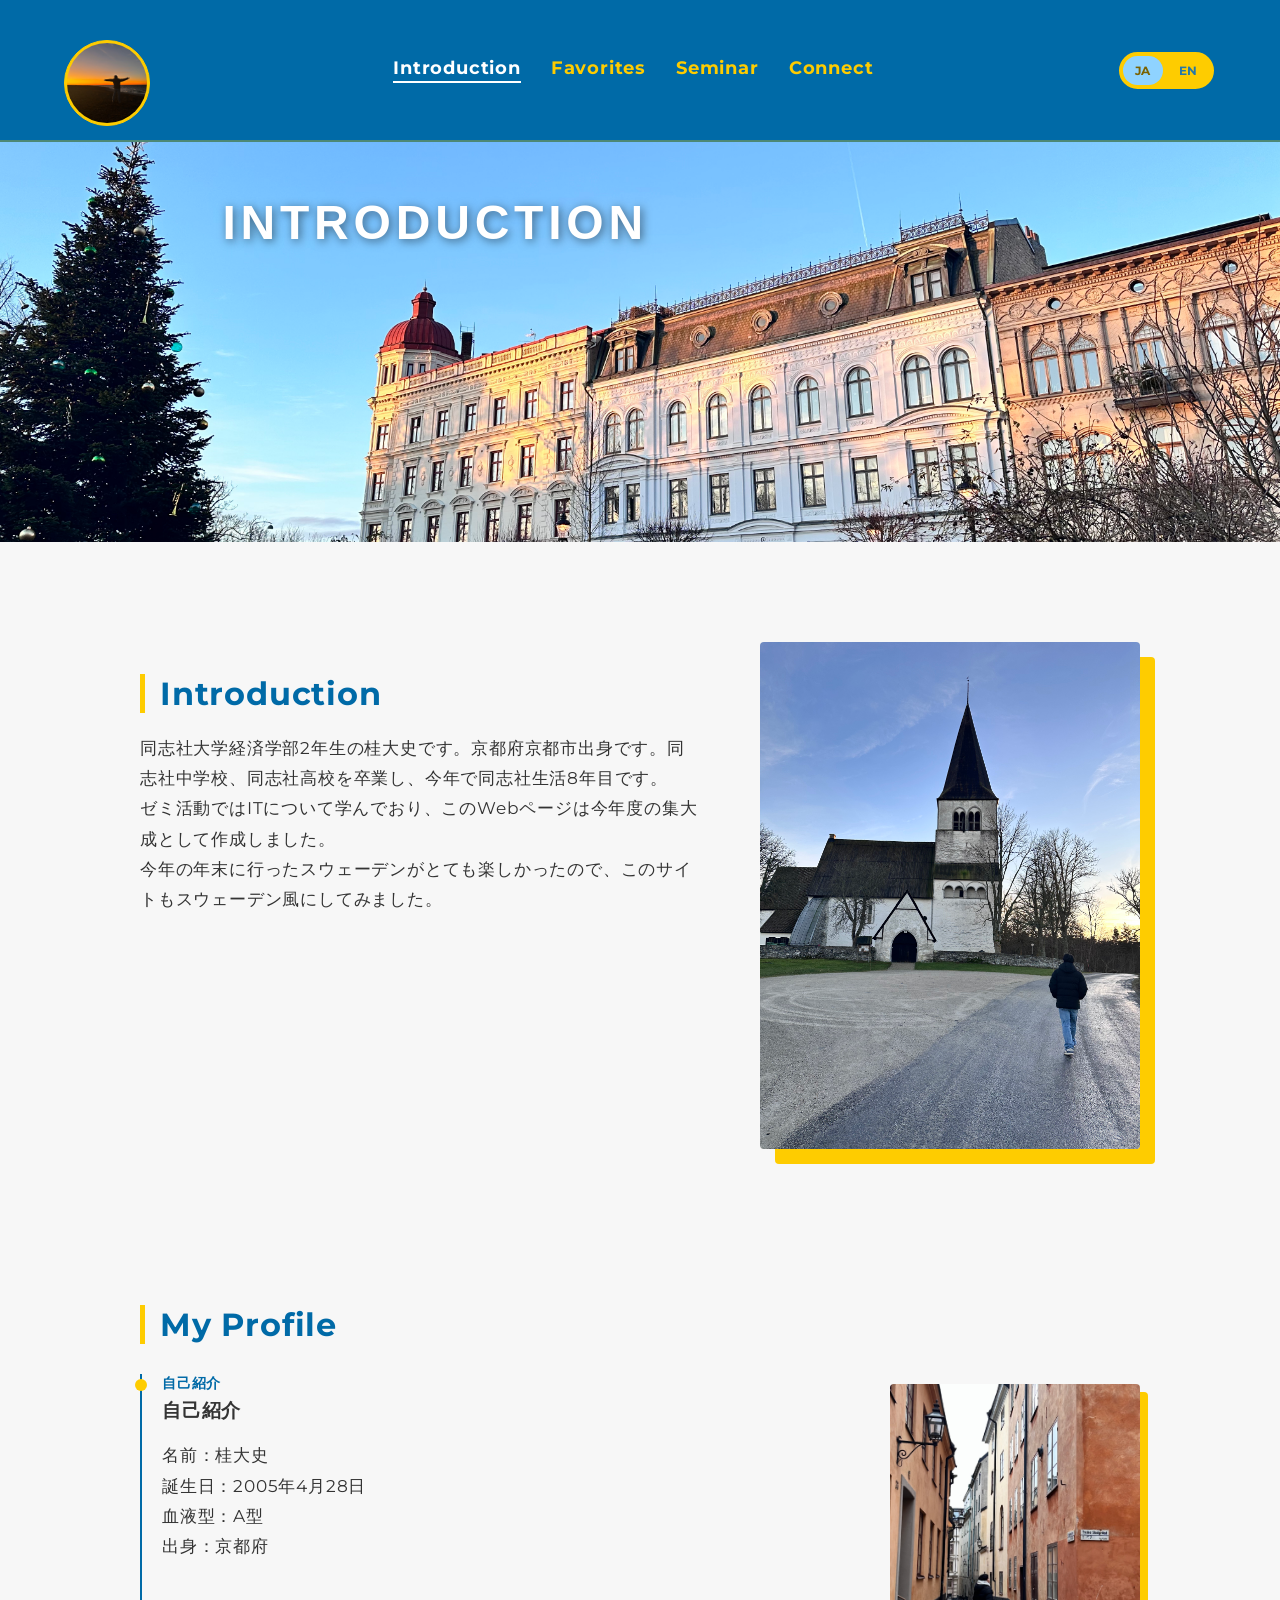
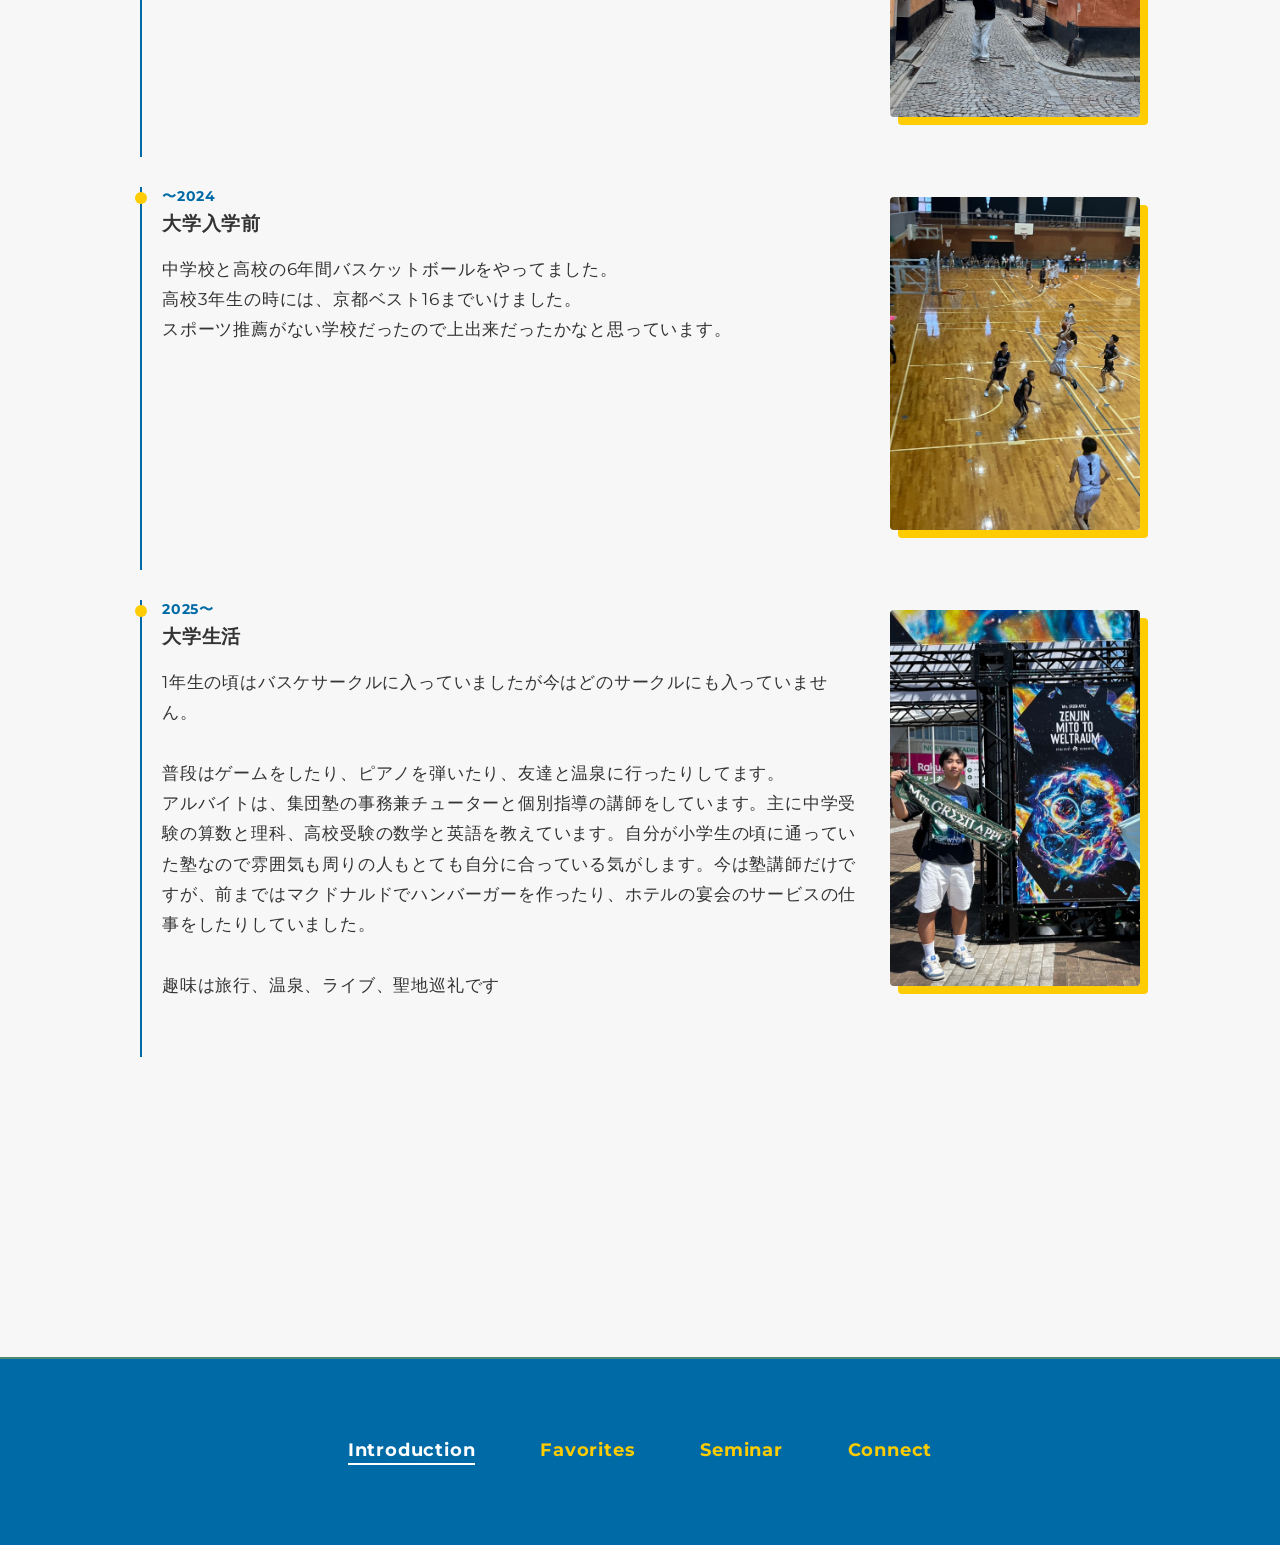
==== commit 754a44ce: "add language switch" ====
--- a/about.html
+++ b/about.html
@@ -2,117 +2,339 @@
 <html lang="ja">
 <head>
     <meta charset="UTF-8">
-       <meta name="viewport" content="width=device-width, initial-scale=1.0">
+    <meta name="viewport" content="width=device-width, initial-scale=1.0">
+
     <title>About Me - Taishi Katsura official website</title>
-    <link href="https://fonts.googleapis.com/css2?family=Montserrat:wght@400;700&display=swap" rel="stylesheet">
+
+    <link
+        href="https://fonts.googleapis.com/css2?family=Montserrat:wght@400;700&display=swap"
+        rel="stylesheet"
+    >
     <link rel="stylesheet" href="introduce.css">
 </head>
-<body style="background-color: #f7f7f7;"> 
-
-   <header class="site-header">
-    <div class="header-inner">
-        <div class="header-logo">
-            <a href="index.html">
-                <img src="IMG_9388.jpg" alt="Home Logo" class="logo-circle"> 
-
-            </a>
+
+<body style="background-color: #f7f7f7;">
+
+    <header class="site-header">
+        <div class="header-inner">
+
+            <div class="header-logo">
+                <a href="index.html">
+                    <img
+                        src="IMG_9388.jpg"
+                        alt="Home Logo"
+                        class="logo-circle"
+                    >
+                </a>
+            </div>
+
+            <nav class="header-nav">
+                <a
+                    href="about.html"
+                    data-lang-ja="Introduction"
+                    data-lang-en="Introduction"
+                >
+                    Introduction
+                </a>
+
+                <a
+                    href="favorites.html"
+                    data-lang-ja="Favorites"
+                    data-lang-en="Favorites"
+                >
+                    Favorites
+                </a>
+
+                <a
+                    href="seminar.html"
+                    data-lang-ja="Seminar"
+                    data-lang-en="Seminar"
+                >
+                    Seminar
+                </a>
+
+                <a
+                    href="connect.html"
+                    data-lang-ja="Connect"
+                    data-lang-en="Connect"
+                >
+                    Connect
+                </a>
+            </nav>
+
+            <div class="lang-switch">
+                <button
+                    id="lang-toggle-ja"
+                    class="lang-btn active"
+                    onclick="switchLanguage('ja')"
+                >
+                    JA
+                </button>
+
+                <span class="lang-divider">/</span>
+
+                <button
+                    id="lang-toggle-en"
+                    class="lang-btn"
+                    onclick="switchLanguage('en')"
+                >
+                    EN
+                </button>
+            </div>
+
         </div>
-        <nav class="header-nav">
-            <a href="about.html">Introduction</a>
-            <a href="favorites.html">Favorites</a>
-            <a href="seminar.html">Seminar</a>
-            <a href="connect.html">Connect</a>
-        </nav>
-    </div>
-</header>
-
-<section class="page-hero">
-    <img src="IMG_5898.jpg" alt="Hero Image" class="hero-img">
-    
-    <div class="hero-text-container">
-        <h1 class="hero-title">Introduction</h1>
-    </div>
-</section>
+    </header>
+
+
+    <section class="page-hero">
+        <img
+            src="IMG_5898.jpg"
+            alt="Hero Image"
+            class="hero-img"
+        >
+
+        <div class="hero-text-container">
+            <h1
+                class="hero-title"
+                data-lang-ja="Introduction"
+                data-lang-en="Introduction"
+            >
+                Introduction
+            </h1>
+        </div>
+    </section>
+
 
     <main class="about-content">
         <div class="content-inner">
-            
+
             <section class="profile-block">
                 <div class="profile-flex-container">
+
                     <div class="profile-text-content">
-                        <h3>Introduction</h3>
-                        <p> 同志社大学経済学部2年生の桂大史です。京都府京都市出身です。同志社中学校、同志社高校を卒業し、今年で同志社生活8年目です。
-                            ゼミ活動ではITについて学んでおり、このWebページは今年度の集大成として作成しました。
+
+                        <h3
+                            data-lang-ja="Introduction"
+                            data-lang-en="Introduction"
+                        >
+                            Introduction
+                        </h3>
+
+                        <p
+                            data-lang-ja="同志社大学経済学部2年生の桂大史です。京都府京都市出身です。同志社中学校、同志社高校を卒業し、今年で同志社生活8年目です。<br>ゼミ活動ではITについて学んでおり、このWebページは今年度の集大成として作成しました。<br>今年の年末に行ったスウェーデンがとても楽しかったので、このサイトもスウェーデン風にしてみました。"
+                            data-lang-en="My name is Taishi Katsura, and I am a second-year student in the Faculty of Economics at Doshisha University. I am from Kyoto City, Kyoto Prefecture. I graduated from Doshisha Junior High School and Doshisha High School, and this is now my eighth year studying at Doshisha.<br>In my seminar, I study information technology, and I created this website as a culmination of what I learned this academic year.<br>I really enjoyed my trip to Sweden at the end of the year, so I decided to give this website a Swedish-inspired design."
+                        >
+                            同志社大学経済学部2年生の桂大史です。京都府京都市出身です。同志社中学校、同志社高校を卒業し、今年で同志社生活8年目です。<br>
+                            ゼミ活動ではITについて学んでおり、このWebページは今年度の集大成として作成しました。<br>
                             今年の年末に行ったスウェーデンがとても楽しかったので、このサイトもスウェーデン風にしてみました。
                         </p>
+
                     </div>
 
                     <div class="profile-photo">
-                        <img src="IMG_5181.jpg" alt="Profile Photo">
+                        <img
+                            src="IMG_5181.jpg"
+                            alt="Profile Photo"
+                        >
                     </div>
+
                 </div>
             </section>
 
-          <section class="history-block">
-    <div class="profile-flex-container reverse">
-        <div class="profile-text-content">
-            <h3>My Profile</h3>
-            <div class="timeline">
-                
-                <div class="timeline-item content-flex">
-                    <div class="item-text">
-                        <span class="date">About me</span>
-                        <h4>Introduce myself</h4>
-                        <p>名前：桂大史<br>誕生日：2005年4月28日<br>血液型：A型<br>出身：京都府</p>
+
+            <section class="history-block">
+                <div class="profile-flex-container reverse">
+
+                    <div class="profile-text-content">
+
+                        <h3
+                            data-lang-ja="My Profile"
+                            data-lang-en="My Profile"
+                        >
+                            My Profile
+                        </h3>
+
+                        <div class="timeline">
+
+
+                            <div class="timeline-item content-flex">
+
+                                <div class="item-text">
+
+                                    <span
+                                        class="date"
+                                        data-lang-ja="自己紹介"
+                                        data-lang-en="About Me"
+                                    >
+                                        自己紹介
+                                    </span>
+
+                                    <h4
+                                        data-lang-ja="自己紹介"
+                                        data-lang-en="About Me"
+                                    >
+                                        自己紹介
+                                    </h4>
+
+                                    <p
+                                        data-lang-ja="名前：桂大史<br>誕生日：2005年4月28日<br>血液型：A型<br>出身：京都府"
+                                        data-lang-en="Name: Taishi Katsura<br>Date of Birth: April 28, 2005<br>Blood Type: A<br>Hometown: Kyoto Prefecture"
+                                    >
+                                        名前：桂大史<br>
+                                        誕生日：2005年4月28日<br>
+                                        血液型：A型<br>
+                                        出身：京都府
+                                    </p>
+
+                                </div>
+
+                                <div class="item-photo">
+                                    <img
+                                        src="IMG_6020.jpg"
+                                        alt="Portrait"
+                                    >
+                                </div>
+
+                            </div>
+
+
+                            <div class="timeline-item content-flex">
+
+                                <div class="item-text">
+
+                                    <span
+                                        class="date"
+                                        data-lang-ja="〜2024"
+                                        data-lang-en="Until 2024"
+                                    >
+                                        〜2024
+                                    </span>
+
+                                    <h4
+                                        data-lang-ja="大学入学前"
+                                        data-lang-en="Before University"
+                                    >
+                                        大学入学前
+                                    </h4>
+
+                                    <p
+                                        data-lang-ja="中学校と高校の6年間バスケットボールをやってました。<br>高校3年生の時には、京都ベスト16までいけました。<br>スポーツ推薦がない学校だったので上出来だったかなと思っています。"
+                                        data-lang-en="I played basketball for six years throughout junior high school and high school.<br>In my third year of high school, our team reached the top 16 in Kyoto.<br>Since my school did not have an athletic scholarship or sports recommendation system, I think that was a pretty good achievement."
+                                    >
+                                        中学校と高校の6年間バスケットボールをやってました。<br>
+                                        高校3年生の時には、京都ベスト16までいけました。<br>
+                                        スポーツ推薦がない学校だったので上出来だったかなと思っています。
+                                    </p>
+
+                                </div>
+
+                                <div class="item-photo">
+                                    <img
+                                        src="IMG_2514.JPG"
+                                        alt="Basketball"
+                                    >
+                                </div>
+
+                            </div>
+
+
+                            <div class="timeline-item content-flex">
+
+                                <div class="item-text">
+
+                                    <span
+                                        class="date"
+                                        data-lang-ja="2025〜"
+                                        data-lang-en="2025–Present"
+                                    >
+                                        2025〜
+                                    </span>
+
+                                    <h4
+                                        data-lang-ja="大学生活"
+                                        data-lang-en="University Life"
+                                    >
+                                        大学生活
+                                    </h4>
+
+                                    <p
+                                        data-lang-ja="1年生の頃はバスケサークルに入っていましたが今はどのサークルにも入っていません。<br><br>普段はゲームをしたり、ピアノを弾いたり、友達と温泉に行ったりしてます。<br>アルバイトは、集団塾の事務兼チューターと個別指導の講師をしています。主に中学受験の算数と理科、高校受験の数学と英語を教えています。自分が小学生の頃に通っていた塾なので雰囲気も周りの人もとても自分に合っている気がします。今は塾講師だけですが、前まではマクドナルドでハンバーガーを作ったり、ホテルの宴会のサービスの仕事をしたりしていました。<br><br>趣味は旅行、温泉、ライブ、聖地巡礼です"
+                                        data-lang-en="During my first year at university, I belonged to a basketball club, but I am not currently a member of any university clubs.<br><br>In my free time, I enjoy playing video games, playing the piano, and visiting hot springs with my friends.<br>For my part-time job, I work as an administrative staff member and tutor at a group cram school, as well as an instructor for private lessons. I mainly teach mathematics and science for junior high school entrance exams, and mathematics and English for high school entrance exams. I actually attended the same cram school when I was in elementary school, so I feel very comfortable with both the atmosphere and the people there. I currently work only as a tutor, but in the past I also made hamburgers at McDonald's and worked as banquet service staff at a hotel.<br><br>My hobbies include traveling, visiting hot springs, going to live concerts, and visiting real-life locations featured in anime and other works."
+                                    >
+                                        1年生の頃はバスケサークルに入っていましたが今はどのサークルにも入っていません。<br><br>
+
+                                        普段はゲームをしたり、ピアノを弾いたり、友達と温泉に行ったりしてます。<br>
+
+                                        アルバイトは、集団塾の事務兼チューターと個別指導の講師をしています。主に中学受験の算数と理科、高校受験の数学と英語を教えています。自分が小学生の頃に通っていた塾なので雰囲気も周りの人もとても自分に合っている気がします。今は塾講師だけですが、前まではマクドナルドでハンバーガーを作ったり、ホテルの宴会のサービスの仕事をしたりしていました。<br><br>
+
+                                        趣味は旅行、温泉、ライブ、聖地巡礼です
+                                    </p>
+
+                                </div>
+
+                                <div class="item-photo">
+                                    <img
+                                        src="IMG_6021.jpg"
+                                        alt="University Life"
+                                    >
+                                </div>
+
+                            </div>
+
+                        </div>
                     </div>
-                    <div class="item-photo">
-                        <img src="IMG_6020.jpg" alt="自分">
-                    </div>
+
                 </div>
-
-                <div class="timeline-item content-flex">
-                    <div class="item-text">
-                        <span class="date">〜2024</span>
-                        <h4>Before University</h4>
-                        <p>中学校と高校の6年間バスケットボールをやってました。<br>高校3年生の時には、京都ベスト16までいけました。<br>スポーツ推薦がない学校だったので上出来だったかなと思っています。</p>
-                    </div>
-                    <div class="item-photo">
-                        <img src="IMG_2514.JPG" alt="バスケ">
-                    </div>
-                </div>
-
-                <div class="timeline-item content-flex">
-                    <div class="item-text">
-                        <span class="date">2025〜</span>
-                        <h4>In university life</h4>
-                        <p>1年生の頃はバスケサークルに入っていましたが今はどのサークルにも入っていません。<br><br>普段はゲームをしたり、ピアノを弾いたり、友達と温泉に行ったりしてます。<br>アルバイトは、集団塾の事務兼チューターと個別指導の講師をしています。主に中学受験の算数と理科、高校受験の数学と英語を教えています。自分が小学生の頃に通っていた塾なので雰囲気も周りの人もとても自分に合っている気がします。今は塾講師だけですが、前まではマクドナルドでハンバーガーを作ったり、ホテルの宴会のサービスの仕事をしたりしていました。<br><br>趣味は旅行、温泉、ライブ、聖地巡礼です</p>
-                    </div>
-                    <div class="item-photo">
-                        <img src="IMG_6021.jpg" alt="大学生活">
-                    </div>
-                </div>
-
-            </div>
-        </div>
-    </div>
-</section>
+            </section>
+
         </div>
     </main>
 
+
     <footer>
-    <div class="footer-inner">
-        
-       
-        
-        <nav class="footer-site-menu">
-            <a href="about.html">Introduction</a>
-            <a href="favorites.html">Favorites</a>
-            <a href="seminar.html">Seminar</a>
-            <a href="connect.html">Connect</a>
-        </nav>
-    </div>
-</footer>
-
-<script src="script.js"></script>
-   </body>
+        <div class="footer-inner">
+
+            <nav class="footer-site-menu">
+
+                <a
+                    href="about.html"
+                    data-lang-ja="Introduction"
+                    data-lang-en="Introduction"
+                >
+                    Introduction
+                </a>
+
+                <a
+                    href="favorites.html"
+                    data-lang-ja="Favorites"
+                    data-lang-en="Favorites"
+                >
+                    Favorites
+                </a>
+
+                <a
+                    href="seminar.html"
+                    data-lang-ja="Seminar"
+                    data-lang-en="Seminar"
+                >
+                    Seminar
+                </a>
+
+                <a
+                    href="connect.html"
+                    data-lang-ja="Connect"
+                    data-lang-en="Connect"
+                >
+                    Connect
+                </a>
+
+            </nav>
+
+        </div>
+    </footer>
+
+
+    <script src="script.js"></script>
+
+</body>
 </html>
--- a/introduce.css
+++ b/introduce.css
@@ -1190,4 +1190,57 @@
 .js-to-top:hover {
     background-color: #fecc00;
     color: #006aa7;
+}
+/* ================================
+   Language Switch
+================================ */
+
+.lang-switch {
+    display: flex;
+    align-items: center;
+    gap: 4px;
+
+    padding: 4px;
+    border: 2px solid #006aa7;
+    border-radius: 999px;
+
+    background-color: #fecc00;
+}
+
+.lang-btn {
+    border: none;
+    background: transparent;
+
+    padding: 7px 12px;
+    border-radius: 999px;
+
+    font-family: 'Montserrat', sans-serif;
+    font-size: 0.75rem;
+    font-weight: 700;
+    letter-spacing: 0.05em;
+
+    color: #2678a8;
+    cursor: pointer;
+
+    transition:
+        background-color 0.25s ease,
+        color 0.25s ease,
+        transform 0.2s ease;
+}
+
+.lang-btn:hover {
+    background-color: #dff3ff;
+}
+
+.lang-btn.active {
+    background-color: #8fd3ff;
+    color: #7a6200;
+}
+
+.lang-btn:active {
+    transform: scale(0.95);
+}
+
+.lang-divider {
+    display: none;
 }
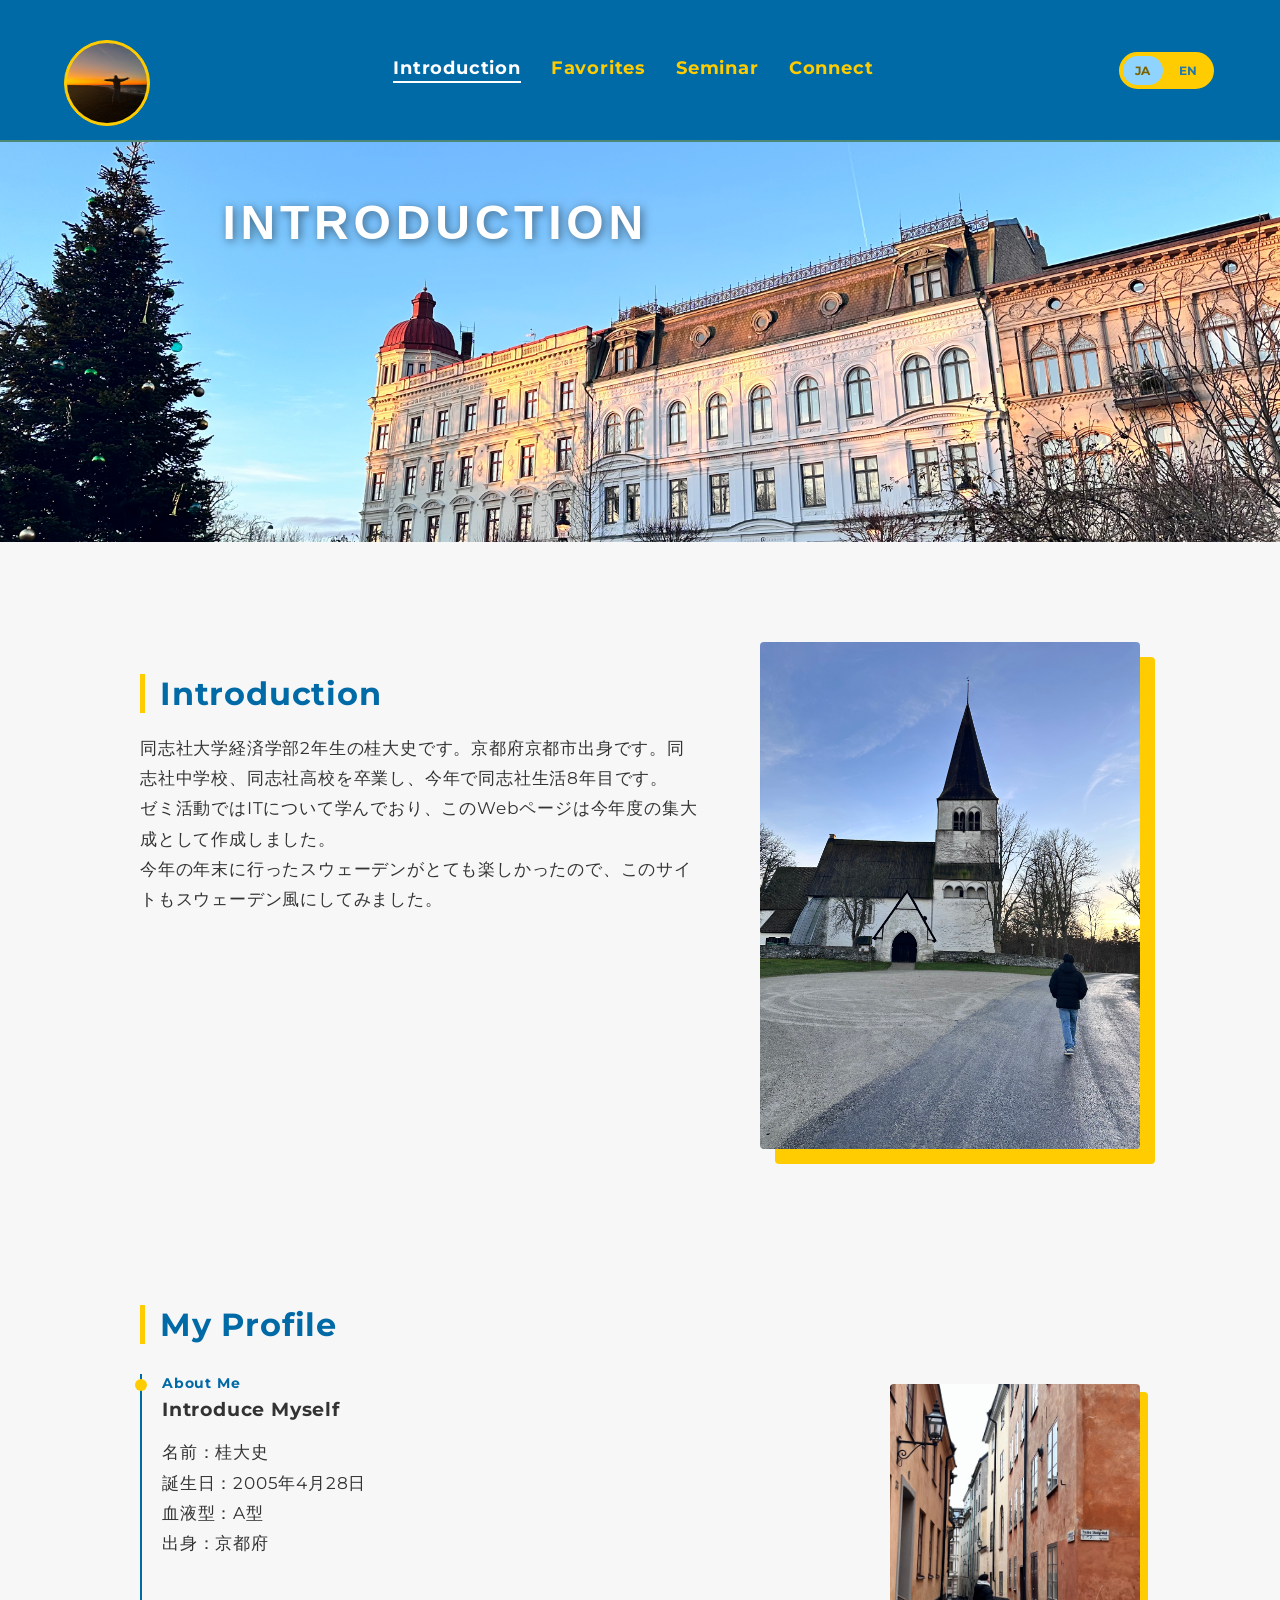
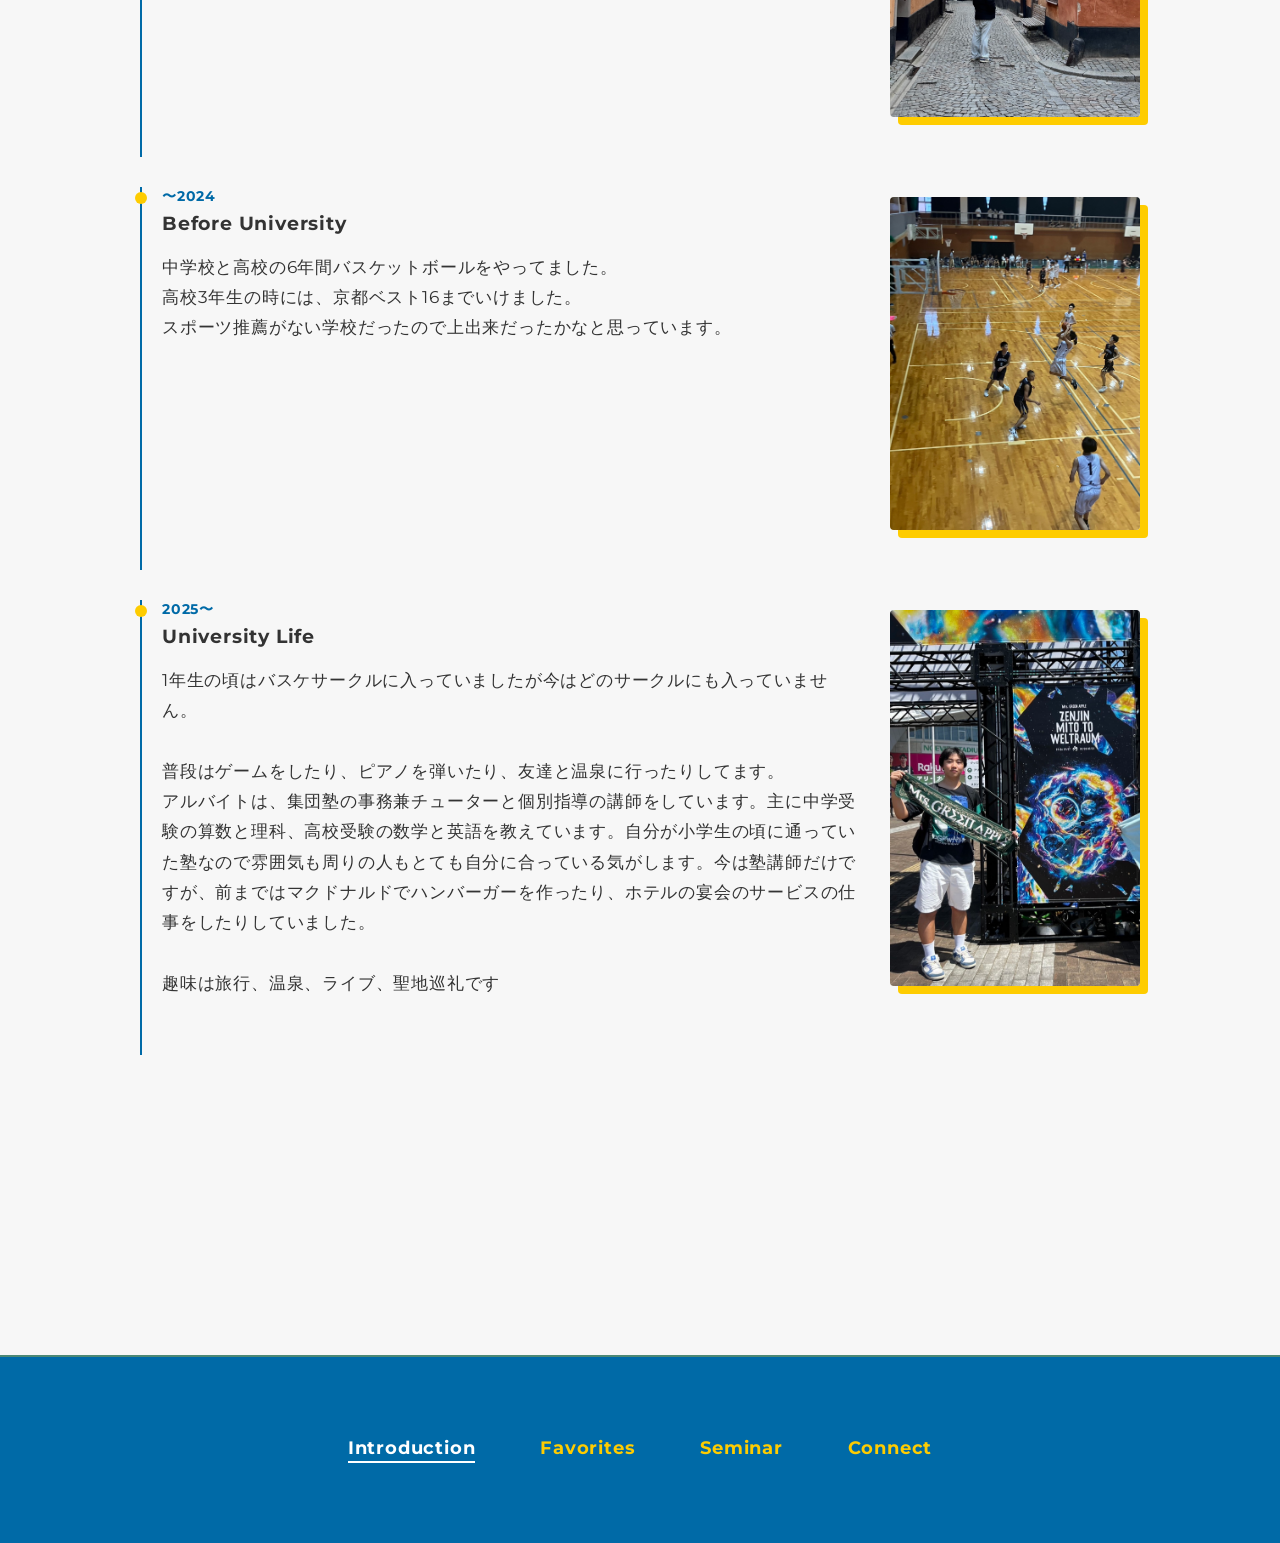
==== commit 7990fe24: "Update about.html" ====
--- a/about.html
+++ b/about.html
@@ -122,7 +122,7 @@
 
                         <p
                             data-lang-ja="同志社大学経済学部2年生の桂大史です。京都府京都市出身です。同志社中学校、同志社高校を卒業し、今年で同志社生活8年目です。<br>ゼミ活動ではITについて学んでおり、このWebページは今年度の集大成として作成しました。<br>今年の年末に行ったスウェーデンがとても楽しかったので、このサイトもスウェーデン風にしてみました。"
-                            data-lang-en="My name is Taishi Katsura, and I am a second-year student in the Faculty of Economics at Doshisha University. I am from Kyoto City, Kyoto Prefecture. I graduated from Doshisha Junior High School and Doshisha High School, and this is now my eighth year studying at Doshisha.<br>In my seminar, I study information technology, and I created this website as a culmination of what I learned this academic year.<br>I really enjoyed my trip to Sweden at the end of the year, so I decided to give this website a Swedish-inspired design."
+                            data-lang-en="My name is Taishi Katsura, and I am a second-year student in the Faculty of Economics at Doshisha University. I am from Kyoto City, Kyoto Prefecture. I graduated from Doshisha Junior High School and Doshisha High School, and this is now my eighth year at Doshisha.<br>In my seminar, I study information technology, and I created this website as a culmination of what I learned this academic year.<br>I really enjoyed my trip to Sweden at the end of the year, so I decided to give this website a Swedish-inspired design."
                         >
                             同志社大学経済学部2年生の桂大史です。京都府京都市出身です。同志社中学校、同志社高校を卒業し、今年で同志社生活8年目です。<br>
                             ゼミ活動ではITについて学んでおり、このWebページは今年度の集大成として作成しました。<br>
@@ -163,17 +163,17 @@
 
                                     <span
                                         class="date"
-                                        data-lang-ja="自己紹介"
+                                        data-lang-ja="About Me"
                                         data-lang-en="About Me"
                                     >
-                                        自己紹介
+                                        About Me
                                     </span>
 
                                     <h4
-                                        data-lang-ja="自己紹介"
-                                        data-lang-en="About Me"
-                                    >
-                                        自己紹介
+                                        data-lang-ja="Introduce Myself"
+                                        data-lang-en="Introduce Myself"
+                                    >
+                                        Introduce Myself
                                     </h4>
 
                                     <p
@@ -205,16 +205,16 @@
                                     <span
                                         class="date"
                                         data-lang-ja="〜2024"
-                                        data-lang-en="Until 2024"
+                                        data-lang-en="〜2024"
                                     >
                                         〜2024
                                     </span>
 
                                     <h4
-                                        data-lang-ja="大学入学前"
+                                        data-lang-ja="Before University"
                                         data-lang-en="Before University"
                                     >
-                                        大学入学前
+                                        Before University
                                     </h4>
 
                                     <p
@@ -245,16 +245,16 @@
                                     <span
                                         class="date"
                                         data-lang-ja="2025〜"
-                                        data-lang-en="2025–Present"
+                                        data-lang-en="2025〜"
                                     >
                                         2025〜
                                     </span>
 
                                     <h4
-                                        data-lang-ja="大学生活"
+                                        data-lang-ja="University Life"
                                         data-lang-en="University Life"
                                     >
-                                        大学生活
+                                        University Life
                                     </h4>
 
                                     <p
@@ -262,11 +262,8 @@
                                         data-lang-en="During my first year at university, I belonged to a basketball club, but I am not currently a member of any university clubs.<br><br>In my free time, I enjoy playing video games, playing the piano, and visiting hot springs with my friends.<br>For my part-time job, I work as an administrative staff member and tutor at a group cram school, as well as an instructor for private lessons. I mainly teach mathematics and science for junior high school entrance exams, and mathematics and English for high school entrance exams. I actually attended the same cram school when I was in elementary school, so I feel very comfortable with both the atmosphere and the people there. I currently work only as a tutor, but in the past I also made hamburgers at McDonald's and worked as banquet service staff at a hotel.<br><br>My hobbies include traveling, visiting hot springs, going to live concerts, and visiting real-life locations featured in anime and other works."
                                     >
                                         1年生の頃はバスケサークルに入っていましたが今はどのサークルにも入っていません。<br><br>
-
                                         普段はゲームをしたり、ピアノを弾いたり、友達と温泉に行ったりしてます。<br>
-
                                         アルバイトは、集団塾の事務兼チューターと個別指導の講師をしています。主に中学受験の算数と理科、高校受験の数学と英語を教えています。自分が小学生の頃に通っていた塾なので雰囲気も周りの人もとても自分に合っている気がします。今は塾講師だけですが、前まではマクドナルドでハンバーガーを作ったり、ホテルの宴会のサービスの仕事をしたりしていました。<br><br>
-
                                         趣味は旅行、温泉、ライブ、聖地巡礼です
                                     </p>
 
@@ -333,7 +330,6 @@
         </div>
     </footer>
 
-
     <script src="script.js"></script>
 
 </body>
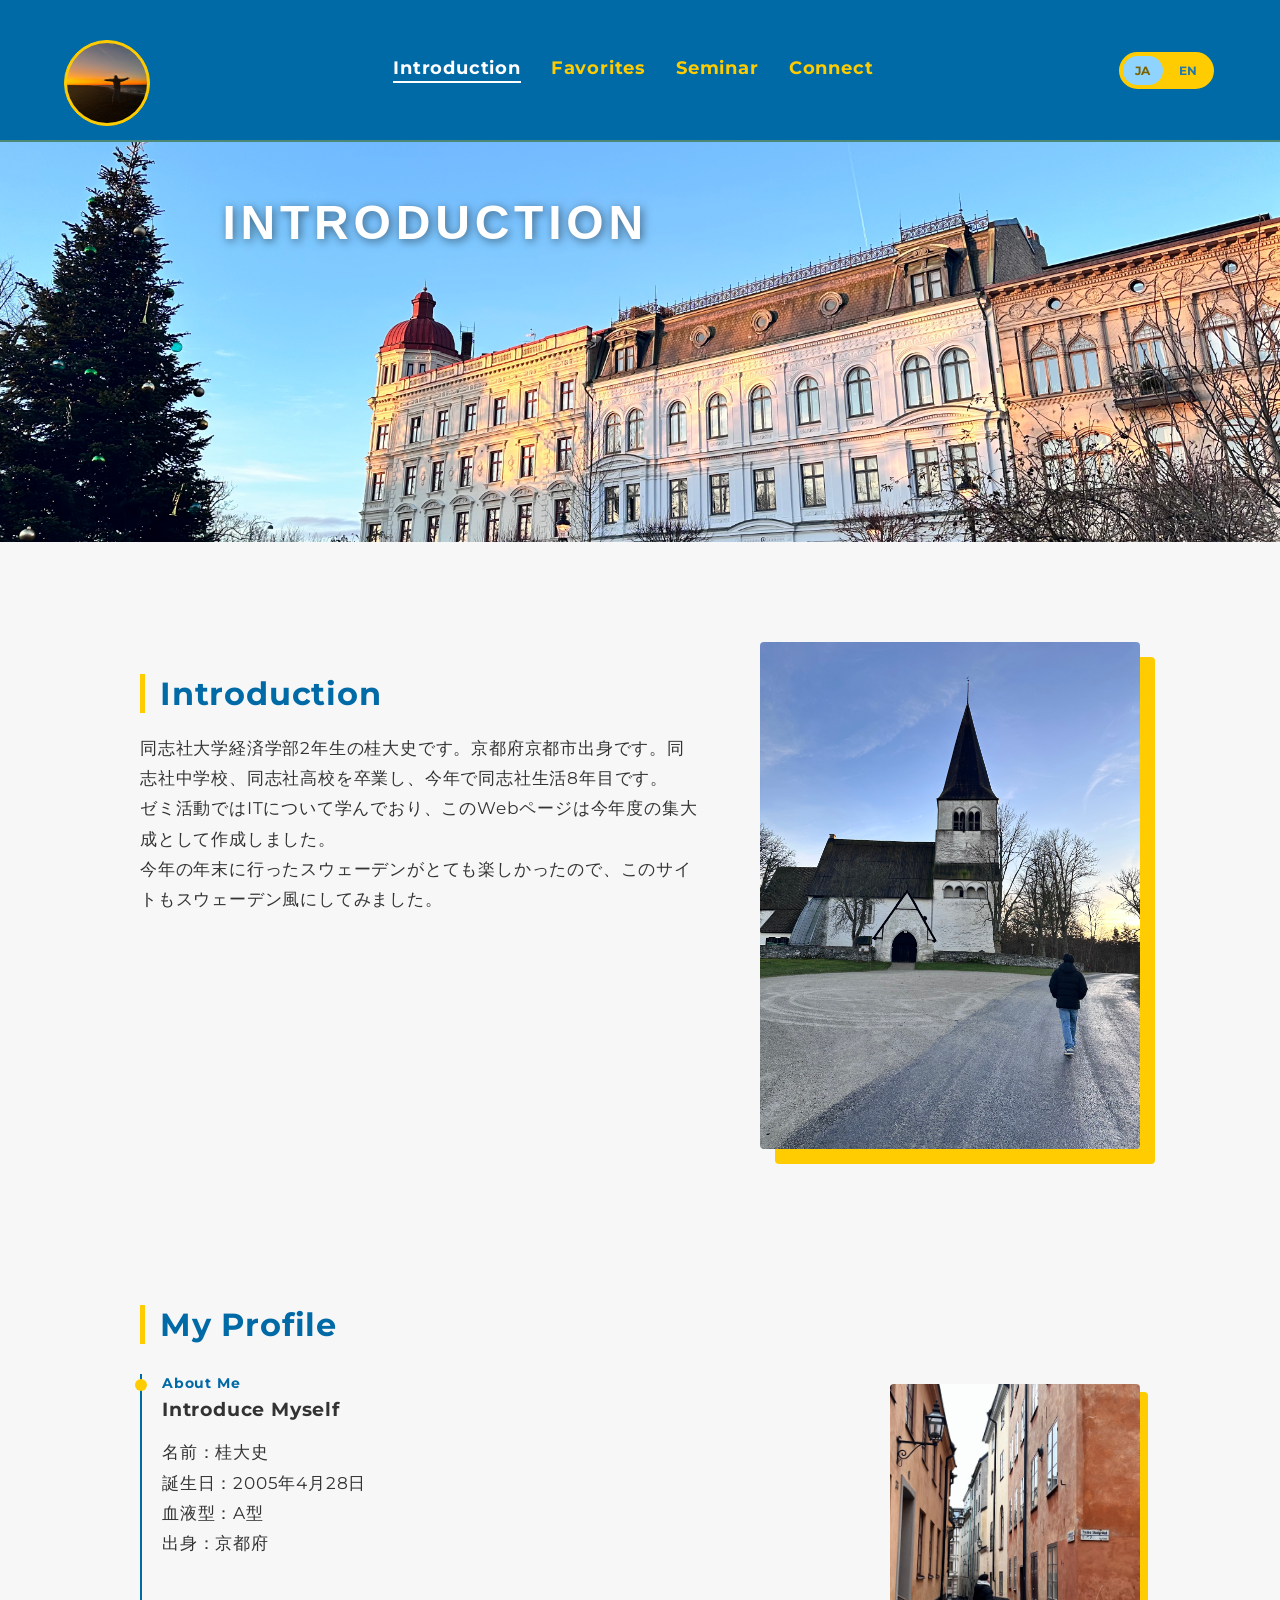
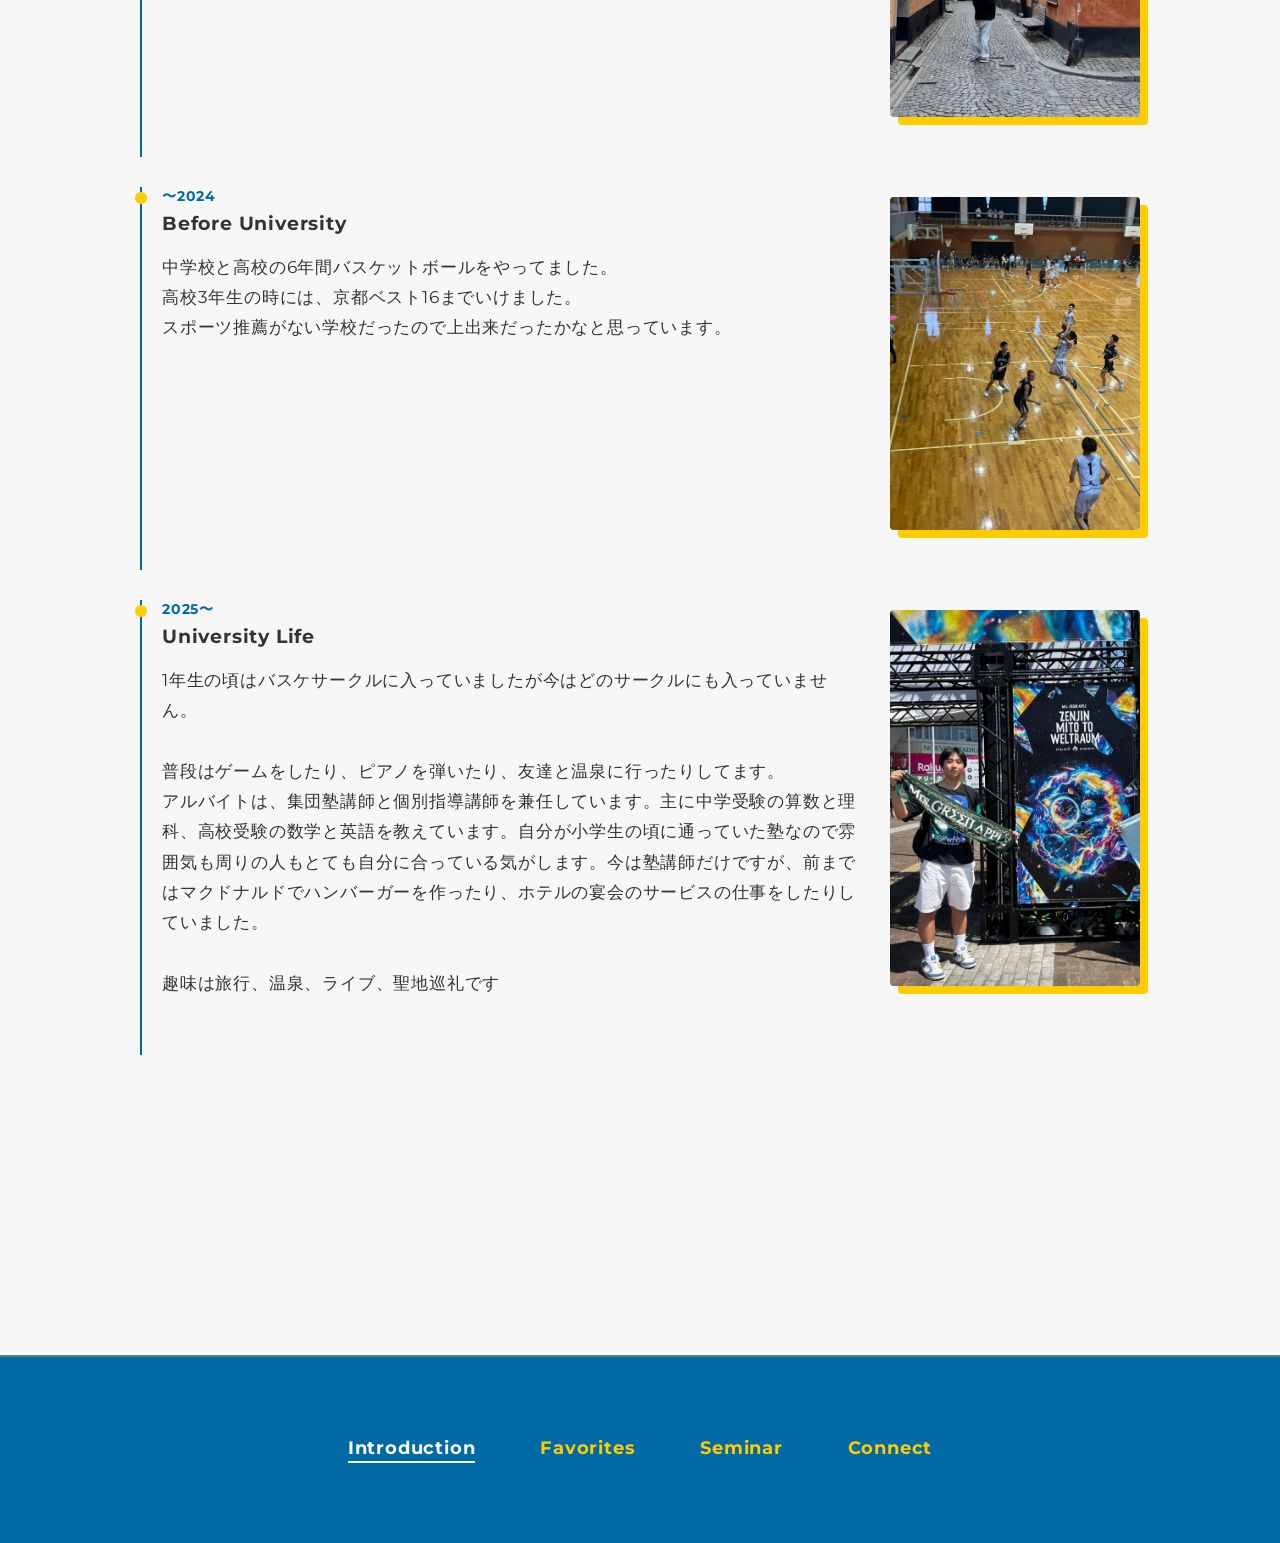
==== commit 80ce6ddf: "the Uk" ====
--- a/about.html
+++ b/about.html
@@ -258,12 +258,12 @@
                                     </h4>
 
                                     <p
-                                        data-lang-ja="1年生の頃はバスケサークルに入っていましたが今はどのサークルにも入っていません。<br><br>普段はゲームをしたり、ピアノを弾いたり、友達と温泉に行ったりしてます。<br>アルバイトは、集団塾の事務兼チューターと個別指導の講師をしています。主に中学受験の算数と理科、高校受験の数学と英語を教えています。自分が小学生の頃に通っていた塾なので雰囲気も周りの人もとても自分に合っている気がします。今は塾講師だけですが、前まではマクドナルドでハンバーガーを作ったり、ホテルの宴会のサービスの仕事をしたりしていました。<br><br>趣味は旅行、温泉、ライブ、聖地巡礼です"
+                                        data-lang-ja="1年生の頃はバスケサークルに入っていましたが今はどのサークルにも入っていません。<br><br>普段はゲームをしたり、ピアノを弾いたり、友達と温泉に行ったりしてます。<br>アルバイトは、集団塾講師と個別指導講師を兼任しています。主に中学受験の算数と理科、高校受験の数学と英語を教えています。自分が小学生の頃に通っていた塾なので雰囲気も周りの人もとても自分に合っている気がします。今は塾講師だけですが、前まではマクドナルドでハンバーガーを作ったり、ホテルの宴会のサービスの仕事をしたりしていました。<br><br>趣味は旅行、温泉、ライブ、聖地巡礼です"
                                         data-lang-en="During my first year at university, I belonged to a basketball club, but I am not currently a member of any university clubs.<br><br>In my free time, I enjoy playing video games, playing the piano, and visiting hot springs with my friends.<br>For my part-time job, I work as an administrative staff member and tutor at a group cram school, as well as an instructor for private lessons. I mainly teach mathematics and science for junior high school entrance exams, and mathematics and English for high school entrance exams. I actually attended the same cram school when I was in elementary school, so I feel very comfortable with both the atmosphere and the people there. I currently work only as a tutor, but in the past I also made hamburgers at McDonald's and worked as banquet service staff at a hotel.<br><br>My hobbies include traveling, visiting hot springs, going to live concerts, and visiting real-life locations featured in anime and other works."
                                     >
                                         1年生の頃はバスケサークルに入っていましたが今はどのサークルにも入っていません。<br><br>
                                         普段はゲームをしたり、ピアノを弾いたり、友達と温泉に行ったりしてます。<br>
-                                        アルバイトは、集団塾の事務兼チューターと個別指導の講師をしています。主に中学受験の算数と理科、高校受験の数学と英語を教えています。自分が小学生の頃に通っていた塾なので雰囲気も周りの人もとても自分に合っている気がします。今は塾講師だけですが、前まではマクドナルドでハンバーガーを作ったり、ホテルの宴会のサービスの仕事をしたりしていました。<br><br>
+                                        アルバイトは、集団塾講師と個別指導講師を兼任しています。主に中学受験の算数と理科、高校受験の数学と英語を教えています。自分が小学生の頃に通っていた塾なので雰囲気も周りの人もとても自分に合っている気がします。今は塾講師だけですが、前まではマクドナルドでハンバーガーを作ったり、ホテルの宴会のサービスの仕事をしたりしていました。<br><br>
                                         趣味は旅行、温泉、ライブ、聖地巡礼です
                                     </p>
 
--- a/introduce.css
+++ b/introduce.css
@@ -1243,4 +1243,154 @@
 
 .lang-divider {
     display: none;
+}
+/* =================================================
+   スマホ対応（画面幅768px以下）
+   ================================================= */
+img {
+    max-width: 100%;
+    height: auto;
+}
+
+@media (max-width: 768px) {
+    /* ヘッダー：ロゴの下にメニューを中央寄せで並べる */
+    header {
+        padding: 14px 0;
+    }
+    .header-inner {
+        flex-direction: column;
+        gap: 10px;
+        padding: 0 16px;
+        width: auto;
+    }
+    .header-site-menu,
+    .header-nav {
+        display: flex;
+        flex-wrap: wrap;
+        justify-content: center;
+        gap: 8px 18px;
+    }
+    .header-site-menu a {
+        margin-left: 0;
+        font-size: 0.95rem;
+    }
+    .header-nav a {
+        font-size: 0.95rem;
+    }
+    .site-header {
+        height: auto;
+        padding: 12px 0;
+    }
+    .header-logo img,
+    .logo-circle {
+        width: 60px !important;
+        height: 60px !important;
+    }
+
+    /* トップの写真と見出し */
+    .first-view {
+        height: auto;
+        min-height: 70vh;
+    }
+    .first-view-text {
+        padding: 0 20px;
+        text-align: center;
+    }
+    .first-view-text h1 {
+        font-size: 2.6rem;
+    }
+    .first-view-text p {
+        font-size: 1rem;
+        margin-bottom: 25px;
+    }
+    .btn {
+        padding: 12px 32px;
+    }
+
+    /* フッター */
+    footer {
+        padding: 40px 0 30px;
+    }
+    .footer-site-menu {
+        display: flex;
+        flex-wrap: wrap;
+        justify-content: center;
+        gap: 10px 20px;
+        padding: 0 16px;
+    }
+    .footer-site-menu a {
+        margin: 0;
+        font-size: 1rem;
+    }
+
+    /* 自己紹介ページ：写真と文章を縦に並べる */
+    .about-page-layout {
+        flex-direction: column;
+    }
+    .about-visual {
+        position: relative;
+        height: 50vh;
+    }
+    .visual-overlay {
+        left: 20px;
+        bottom: 20px;
+    }
+    .about-content {
+        padding: 50px 16px;
+    }
+    h3 {
+        font-size: 1.6rem;
+    }
+
+    /* ページ上部のヒーロー画像 */
+    .page-hero {
+        height: 220px;
+    }
+    .hero-text-container {
+        top: 50%;
+        left: 50%;
+        width: 90%;
+    }
+    .hero-title {
+        font-size: 1.8rem;
+    }
+
+    /* お気に入りページ */
+    .favorite-grid,
+    .fav-grid {
+        grid-template-columns: 1fr;
+        padding: 0 16px;
+    }
+    .favorite-section {
+        padding: 50px 0;
+    }
+    .section-title,
+    .page-title {
+        font-size: 1.8rem;
+    }
+
+    /* 詳細ページ */
+    .detail-gallery {
+        flex-direction: column;
+    }
+    .detail-gallery img {
+        height: 220px;
+    }
+    .detail-container {
+        padding: 40px 16px;
+    }
+
+    /* Connectページ */
+    .instagram-link {
+        font-size: 3rem;
+    }
+    .instagram-card {
+        min-width: 0;
+        width: 100%;
+    }
+}
+.flag {
+    height: 1em;
+    vertical-align: middle;
+    margin-right: 4px;
 }
